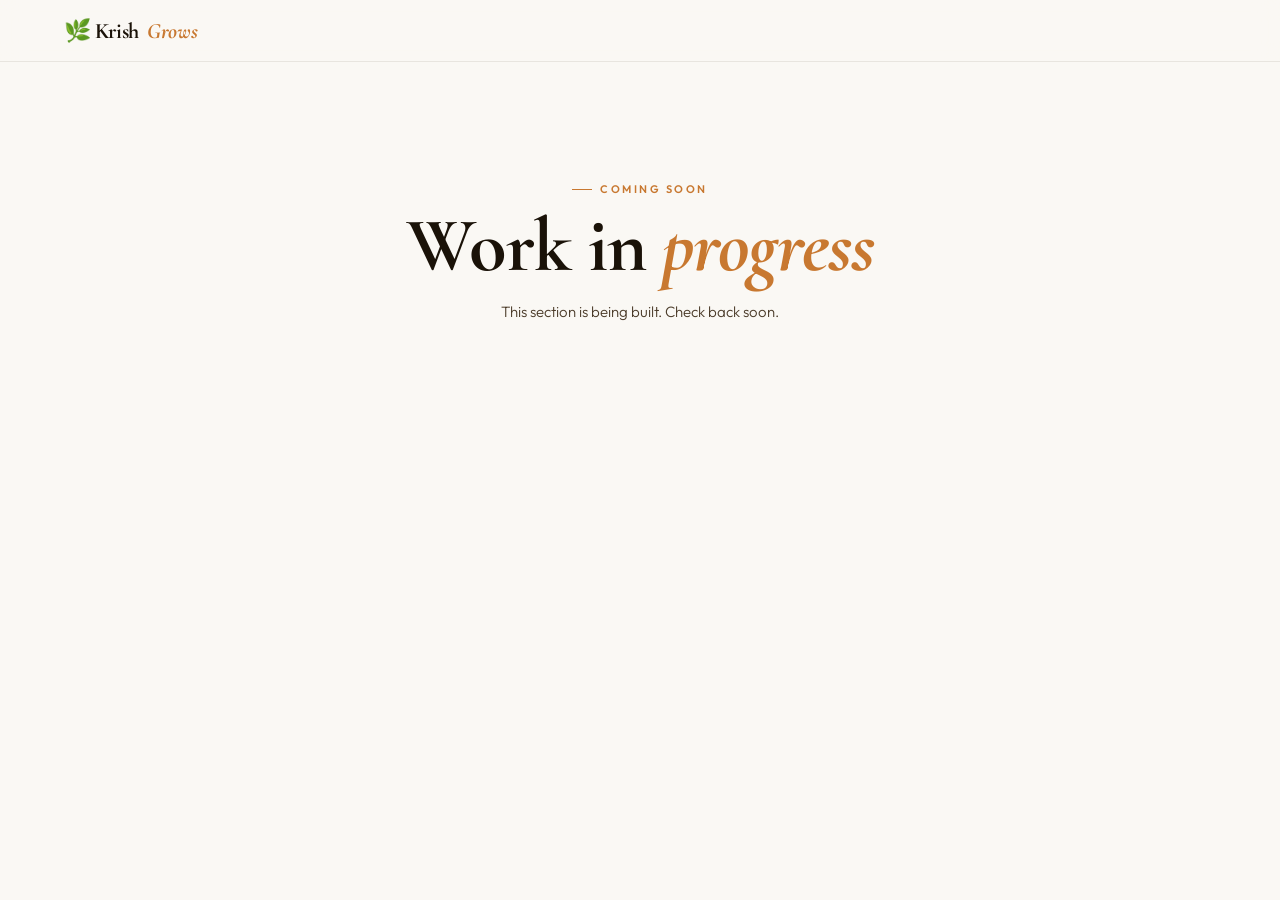
==== allotment/index.html @ 454741bf "restructure: full monorepo with shared brand system" ====
<!DOCTYPE html>
<html lang="en">
<head>
<meta charset="UTF-8">
<meta name="viewport" content="width=device-width, initial-scale=1.0">
<title>KrishGrows — Coming Soon</title>
<link rel="stylesheet" href="../shared/brand.css">
</head>
<body>
<nav class="kg-nav">
  <a href="../hub/index.html" class="kg-logo">🌿 Krish<em>Grows</em></a>
</nav>
<section style="padding:120px 5vw;text-align:center">
  <div class="kg-eyebrow" style="justify-content:center">Coming Soon</div>
  <h1 style="margin-top:12px">Work in <em>progress</em></h1>
  <p style="margin-top:16px;font-size:15px;color:var(--ink2)">This section is being built. Check back soon.</p>
</section>
</body>
</html>
---- shared/brand.css ----
/* ============================================================
   KrishGrows — Shared Brand System
   krishgrows.com | travel | allotment | projects
   All subdomains import this file.
   ============================================================ */

/* ── GOOGLE FONTS ── */
@import url('https://fonts.googleapis.com/css2?family=Cormorant+Garamond:ital,wght@0,400;0,600;0,700;1,400;1,600&family=Outfit:wght@300;400;500;600&display=swap');

/* ── DESIGN TOKENS ── */
:root {
  /* Colours */
  --ink:        #1a1208;
  --ink2:       #4a3a28;
  --cream:      #faf8f4;
  --warm:       #f2ede4;
  --border:     rgba(74,58,40,.1);
  --shadow:     0 4px 24px rgba(26,18,8,.08);

  /* Brand accents */
  --copper:     #c87830;   /* primary accent */
  --green:      #3a7a58;   /* secondary accent */
  --blue:       #4a6898;   /* tertiary accent */

  /* Aliases (used in components) */
  --accent:     var(--copper);
  --accent2:    var(--green);
  --accent3:    var(--blue);

  /* Typography */
  --font-heading: 'Cormorant Garamond', serif;
  --font-body:    'Outfit', sans-serif;

  /* Spacing scale */
  --space-xs:   8px;
  --space-sm:   16px;
  --space-md:   24px;
  --space-lg:   48px;
  --space-xl:   72px;

  /* Layout */
  --page-pad:   5vw;
  --radius-sm:  4px;
  --radius-md:  12px;
  --radius-lg:  16px;
}

/* ── RESET ── */
*, *::before, *::after {
  margin: 0;
  padding: 0;
  box-sizing: border-box;
}

/* ── BASE ── */
html { scroll-behavior: smooth; }

body {
  font-family: var(--font-body);
  background: var(--cream);
  color: var(--ink);
  overflow-x: hidden;
  -webkit-font-smoothing: antialiased;
}

/* ── TYPOGRAPHY ── */
h1, h2, h3, h4 {
  font-family: var(--font-heading);
  font-weight: 700;
  letter-spacing: -.5px;
  line-height: 1.1;
  color: var(--ink);
}

h1 { font-size: clamp(48px, 6vw, 86px); letter-spacing: -1px; line-height: .98; }
h2 { font-size: clamp(30px, 4vw, 46px); }
h3 { font-size: clamp(20px, 2.5vw, 28px); }

h1 em, h2 em, h3 em {
  color: var(--copper);
  font-style: italic;
}

p {
  font-size: 15px;
  font-weight: 300;
  line-height: 1.75;
  color: var(--ink2);
}

a { color: inherit; text-decoration: none; }

/* ── NAV ── */
.kg-nav {
  position: sticky;
  top: 0;
  z-index: 100;
  background: rgba(250,248,244,.92);
  backdrop-filter: blur(12px);
  -webkit-backdrop-filter: blur(12px);
  border-bottom: 1px solid var(--border);
  padding: 0 var(--page-pad);
  display: flex;
  align-items: center;
  justify-content: space-between;
  height: 62px;
}

.kg-logo {
  font-family: var(--font-heading);
  font-size: 22px;
  font-weight: 700;
  letter-spacing: -.3px;
  color: var(--ink);
  text-decoration: none;
  display: flex;
  align-items: center;
  gap: 8px;
}

.kg-logo em { color: var(--copper); font-style: italic; }

.kg-nav-links {
  display: flex;
  align-items: center;
  gap: 24px;
  list-style: none;
}

.kg-nav-links a {
  font-size: 13px;
  font-weight: 500;
  color: var(--ink2);
  letter-spacing: .3px;
  transition: color .2s;
}

.kg-nav-links a:hover { color: var(--copper); }

.kg-nav-links a.active { color: var(--copper); }

.kg-nav-badge {
  background: var(--copper);
  color: white;
  font-size: 10px;
  font-weight: 600;
  padding: 3px 8px;
  border-radius: 20px;
  letter-spacing: .5px;
  text-transform: uppercase;
}

/* ── SECTION STRUCTURE ── */
.kg-section { padding: var(--space-xl) var(--page-pad); }

.kg-eyebrow {
  font-size: 11px;
  font-weight: 600;
  letter-spacing: 2.5px;
  text-transform: uppercase;
  color: var(--copper);
  margin-bottom: 10px;
  display: flex;
  align-items: center;
  gap: 8px;
}

.kg-eyebrow::before {
  content: '';
  width: 20px;
  height: 1px;
  background: var(--copper);
}

.kg-section-sub {
  font-size: 14px;
  color: var(--ink2);
  margin-top: 10px;
  font-weight: 300;
  line-height: 1.6;
  max-width: 520px;
}

/* ── BUTTONS ── */
.kg-btn {
  font-family: var(--font-body);
  font-size: 13px;
  font-weight: 600;
  padding: 13px 28px;
  border-radius: var(--radius-sm);
  text-decoration: none;
  letter-spacing: .4px;
  transition: background .2s, transform .1s;
  display: inline-block;
  cursor: pointer;
  border: none;
}

.kg-btn-primary {
  background: var(--ink);
  color: white;
}

.kg-btn-primary:hover {
  background: var(--copper);
  transform: translateY(-1px);
}

.kg-btn-ghost {
  background: transparent;
  color: var(--ink2);
  display: flex;
  align-items: center;
  gap: 6px;
}

.kg-btn-ghost:hover { color: var(--copper); }

/* ── FOOTER ── */
.kg-footer {
  background: var(--ink);
  padding: var(--space-lg) var(--page-pad);
  display: flex;
  flex-direction: column;
  align-items: center;
  gap: var(--space-sm);
  text-align: center;
}

.kg-footer-logo {
  font-family: var(--font-heading);
  font-size: 20px;
  font-weight: 700;
  color: white;
  text-decoration: none;
}

.kg-footer-logo em { color: var(--copper); font-style: italic; }

.kg-footer-links {
  display: flex;
  gap: 24px;
  list-style: none;
}

.kg-footer-links a {
  font-size: 12px;
  color: rgba(255,255,255,.45);
  letter-spacing: .3px;
  transition: color .2s;
}

.kg-footer-links a:hover { color: var(--copper); }

.kg-footer-copy {
  font-size: 11px;
  color: rgba(255,255,255,.25);
  letter-spacing: .5px;
}

/* ── UTILITY ── */
.kg-tag {
  display: inline-block;
  font-size: 10px;
  font-weight: 600;
  letter-spacing: .5px;
  text-transform: uppercase;
  padding: 4px 10px;
  border-radius: 20px;
}

.kg-tag-copper { background: rgba(200,120,48,.12); color: var(--copper); }
.kg-tag-green  { background: rgba(58,122,88,.12);  color: var(--green);  }
.kg-tag-blue   { background: rgba(74,104,152,.12); color: var(--blue);   }

/* ── RESPONSIVE ── */
@media (max-width: 768px) {
  :root {
    --page-pad: 6vw;
  }

  .kg-nav-links { gap: 16px; }

  h1 { font-size: clamp(36px, 8vw, 56px); }
  h2 { font-size: clamp(24px, 5vw, 36px); }
}

@media (max-width: 480px) {
  :root { --page-pad: 5vw; }
  .kg-nav-links .hide-mobile { display: none; }
}
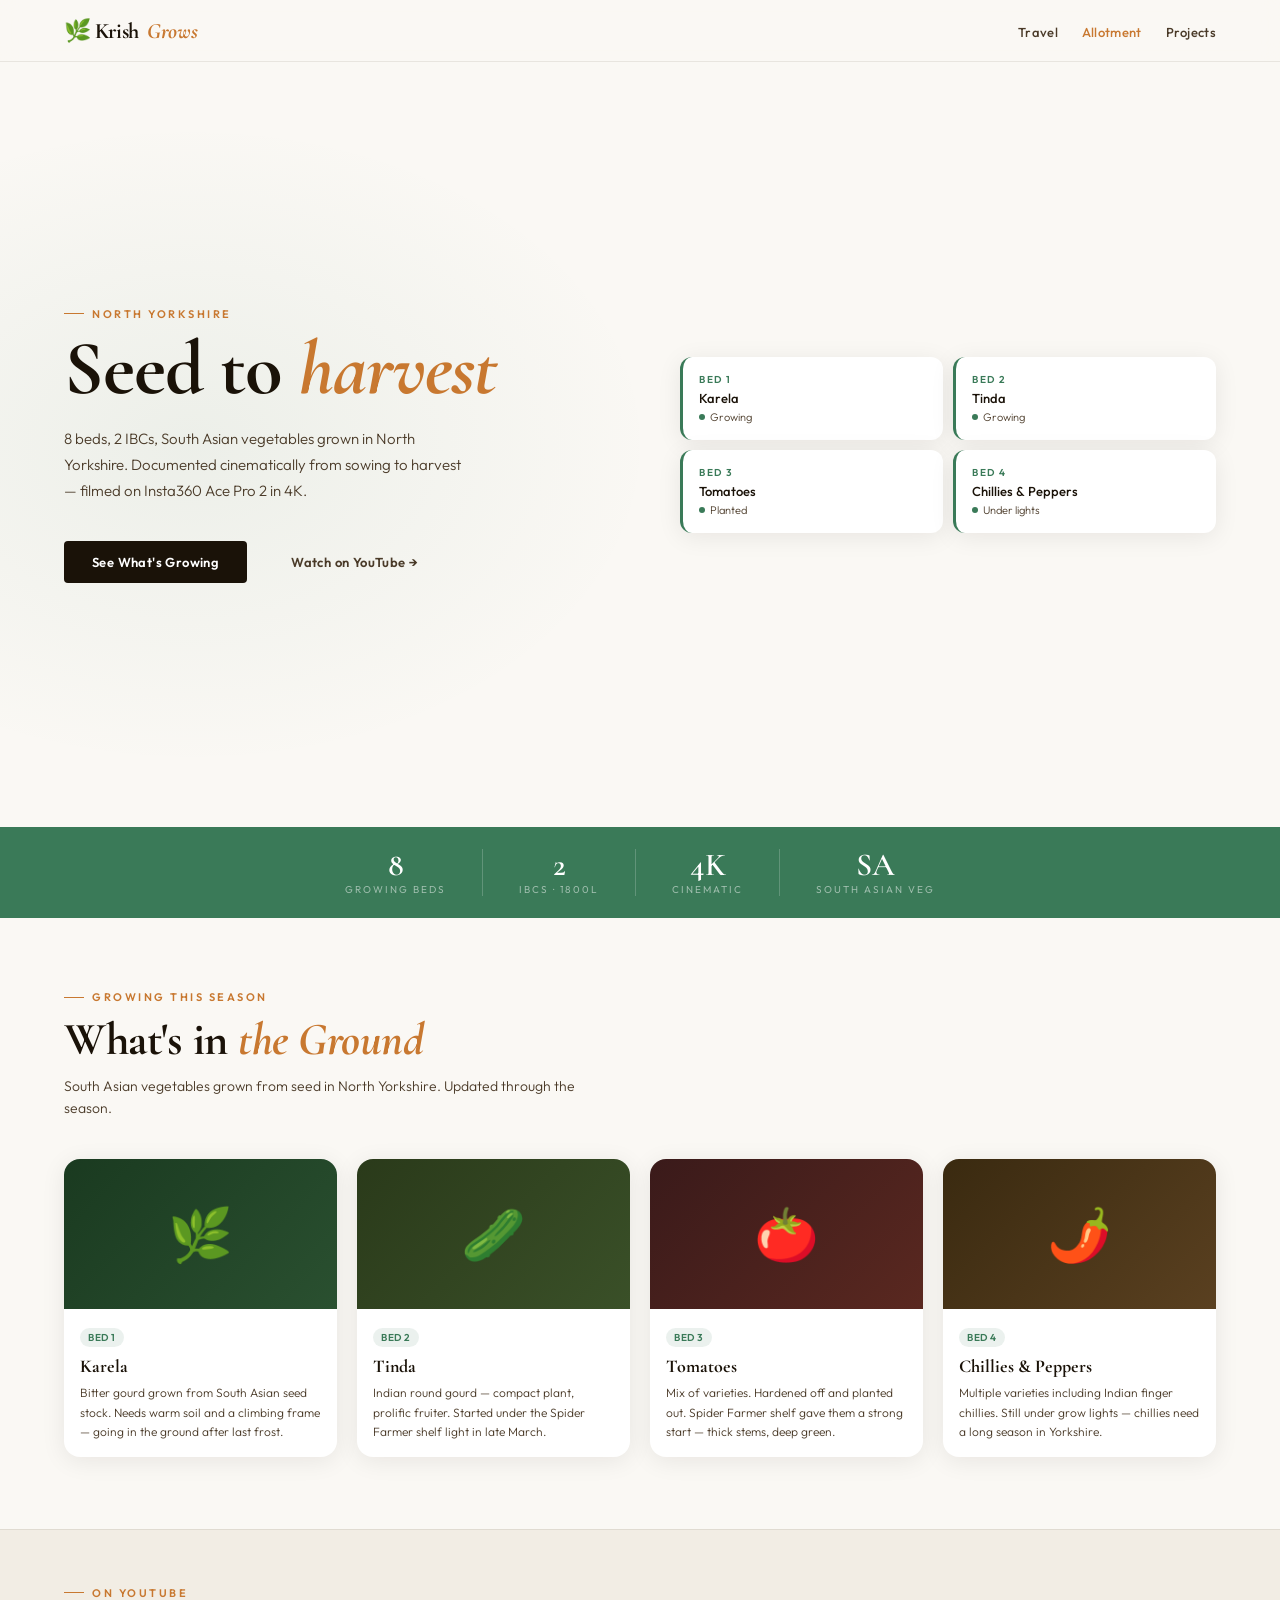
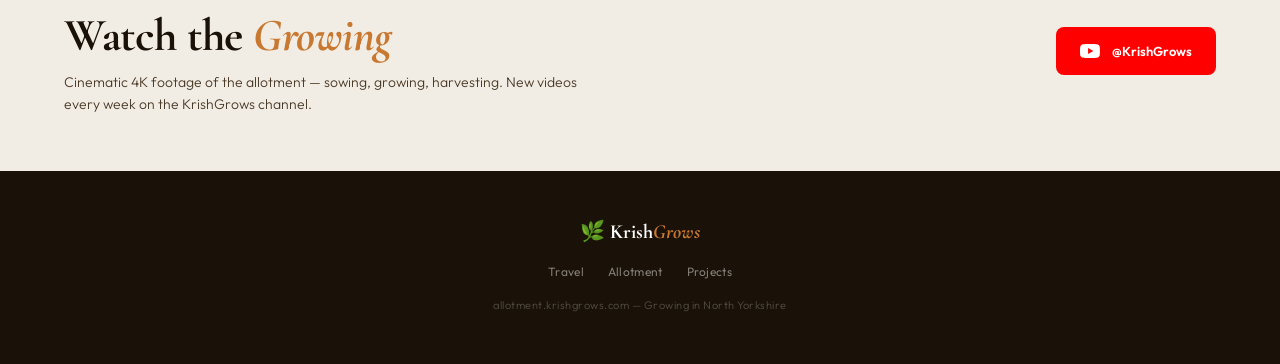
==== commit e1b9c415: "add proper index pages for all domains" ====
--- a/allotment/index.html
+++ b/allotment/index.html
@@ -3,17 +3,126 @@
 <head>
 <meta charset="UTF-8">
 <meta name="viewport" content="width=device-width, initial-scale=1.0">
-<title>KrishGrows — Coming Soon</title>
+<title>KrishGrows — Allotment</title>
 <link rel="stylesheet" href="../shared/brand.css">
+<style>
+.hero{min-height:85vh;display:grid;grid-template-columns:1fr 1fr;align-items:center;padding:60px var(--page-pad);position:relative;overflow:hidden}
+.hero::before{content:'';position:absolute;inset:0;background:radial-gradient(ellipse 60% 70% at 15% 50%,rgba(58,122,88,.07) 0%,transparent 60%);pointer-events:none}
+.hero-text{position:relative;z-index:2}
+.hero-desc{font-size:15px;font-weight:300;line-height:1.75;color:var(--ink2);max-width:400px;margin:20px 0 36px}
+.hero-actions{display:flex;gap:16px;flex-wrap:wrap}
+.beds-grid{display:grid;grid-template-columns:1fr 1fr;gap:10px;padding-left:40px}
+.bed-card{background:white;border-radius:12px;padding:16px;box-shadow:var(--shadow);border-left:3px solid var(--green)}
+.bed-num{font-size:10px;font-weight:600;letter-spacing:1.5px;text-transform:uppercase;color:var(--green);margin-bottom:4px}
+.bed-name{font-size:13px;font-weight:500;color:var(--ink);margin-bottom:4px}
+.bed-status{font-size:11px;color:var(--ink2);font-weight:300;display:flex;align-items:center;gap:5px}
+.bed-dot{width:6px;height:6px;border-radius:50%;background:var(--green);flex-shrink:0}
+.green-bar{background:var(--green);padding:22px var(--page-pad);display:flex;align-items:center;justify-content:center;flex-wrap:wrap}
+.g-stat{display:flex;flex-direction:column;align-items:center;gap:2px;padding:0 36px;border-right:1px solid rgba(255,255,255,.2)}
+.g-stat:last-child{border-right:none}
+.g-stat-n{font-family:var(--font-heading);font-size:32px;font-weight:600;color:white;line-height:1}
+.g-stat-l{font-size:10px;letter-spacing:2px;text-transform:uppercase;color:rgba(255,255,255,.5)}
+.grow-grid{display:grid;grid-template-columns:repeat(auto-fill,minmax(260px,1fr));gap:20px}
+.grow-card{background:white;border-radius:16px;overflow:hidden;box-shadow:var(--shadow);transition:transform .25s}
+.grow-card:hover{transform:translateY(-3px)}
+.grow-img{height:150px;display:flex;align-items:center;justify-content:center;font-size:52px}
+.grow-body{padding:16px}
+.grow-tag{font-size:10px;font-weight:600;letter-spacing:.5px;text-transform:uppercase;padding:3px 8px;border-radius:20px;background:rgba(58,122,88,.1);color:var(--green);display:inline-block;margin-bottom:8px}
+.grow-title{font-family:var(--font-heading);font-size:18px;font-weight:700;color:var(--ink);margin-bottom:6px}
+.grow-desc{font-size:12px;color:var(--ink2);line-height:1.6;font-weight:300}
+.channel-strip{background:var(--warm);padding:56px var(--page-pad);display:grid;grid-template-columns:1fr auto;align-items:center;gap:32px;border-top:1px solid var(--border)}
+.yt-btn{display:flex;align-items:center;gap:12px;background:#ff0000;color:white;font-family:var(--font-body);font-size:13px;font-weight:600;padding:14px 24px;border-radius:8px;text-decoration:none;white-space:nowrap;transition:all .2s}
+.yt-btn:hover{background:#cc0000;transform:translateY(-1px)}
+.yt-btn svg{width:20px;height:20px;fill:white;flex-shrink:0}
+@media(max-width:768px){
+  .hero{grid-template-columns:1fr;min-height:auto;padding:48px var(--page-pad)}
+  .beds-grid{display:none}
+  .channel-strip{grid-template-columns:1fr}
+  .g-stat{padding:0 20px}
+}
+</style>
 </head>
 <body>
 <nav class="kg-nav">
-  <a href="../hub/index.html" class="kg-logo">🌿 Krish<em>Grows</em></a>
+  <a href="https://krishgrows.com" class="kg-logo">🌿 Krish<em>Grows</em></a>
+  <ul class="kg-nav-links">
+    <li><a href="https://travel.krishgrows.com">Travel</a></li>
+    <li><a href="index.html" class="active">Allotment</a></li>
+    <li><a href="https://projects.krishgrows.com">Projects</a></li>
+  </ul>
 </nav>
-<section style="padding:120px 5vw;text-align:center">
-  <div class="kg-eyebrow" style="justify-content:center">Coming Soon</div>
-  <h1 style="margin-top:12px">Work in <em>progress</em></h1>
-  <p style="margin-top:16px;font-size:15px;color:var(--ink2)">This section is being built. Check back soon.</p>
+
+<section class="hero">
+  <div class="hero-text">
+    <div class="kg-eyebrow">North Yorkshire</div>
+    <h1>Seed to <em>harvest</em></h1>
+    <p class="hero-desc">8 beds, 2 IBCs, South Asian vegetables grown in North Yorkshire. Documented cinematically from sowing to harvest — filmed on Insta360 Ace Pro 2 in 4K.</p>
+    <div class="hero-actions">
+      <a href="#growing" class="kg-btn kg-btn-primary">See What's Growing</a>
+      <a href="https://youtube.com/@krishgrows" target="_blank" class="kg-btn kg-btn-ghost">Watch on YouTube →</a>
+    </div>
+  </div>
+  <div class="beds-grid">
+    <div class="bed-card"><div class="bed-num">Bed 1</div><div class="bed-name">Karela</div><div class="bed-status"><span class="bed-dot"></span>Growing</div></div>
+    <div class="bed-card"><div class="bed-num">Bed 2</div><div class="bed-name">Tinda</div><div class="bed-status"><span class="bed-dot"></span>Growing</div></div>
+    <div class="bed-card"><div class="bed-num">Bed 3</div><div class="bed-name">Tomatoes</div><div class="bed-status"><span class="bed-dot"></span>Planted</div></div>
+    <div class="bed-card"><div class="bed-num">Bed 4</div><div class="bed-name">Chillies &amp; Peppers</div><div class="bed-status"><span class="bed-dot"></span>Under lights</div></div>
+  </div>
 </section>
+
+<div class="green-bar">
+  <div class="g-stat"><div class="g-stat-n">8</div><div class="g-stat-l">Growing Beds</div></div>
+  <div class="g-stat"><div class="g-stat-n">2</div><div class="g-stat-l">IBCs · 1800L</div></div>
+  <div class="g-stat"><div class="g-stat-n">4K</div><div class="g-stat-l">Cinematic</div></div>
+  <div class="g-stat"><div class="g-stat-n">SA</div><div class="g-stat-l">South Asian Veg</div></div>
+</div>
+
+<section class="kg-section" id="growing">
+  <div style="margin-bottom:40px">
+    <div class="kg-eyebrow">Growing This Season</div>
+    <h2>What's in <em>the Ground</em></h2>
+    <p class="kg-section-sub">South Asian vegetables grown from seed in North Yorkshire. Updated through the season.</p>
+  </div>
+  <div class="grow-grid">
+    <div class="grow-card">
+      <div class="grow-img" style="background:linear-gradient(135deg,#1a3a20,#2a5030)">🌿</div>
+      <div class="grow-body"><span class="grow-tag">Bed 1</span><div class="grow-title">Karela</div><p class="grow-desc">Bitter gourd grown from South Asian seed stock. Needs warm soil and a climbing frame — going in the ground after last frost.</p></div>
+    </div>
+    <div class="grow-card">
+      <div class="grow-img" style="background:linear-gradient(135deg,#2a3a1a,#3a5028)">🥒</div>
+      <div class="grow-body"><span class="grow-tag">Bed 2</span><div class="grow-title">Tinda</div><p class="grow-desc">Indian round gourd — compact plant, prolific fruiter. Started under the Spider Farmer shelf light in late March.</p></div>
+    </div>
+    <div class="grow-card">
+      <div class="grow-img" style="background:linear-gradient(135deg,#3a1a1a,#5a2820)">🍅</div>
+      <div class="grow-body"><span class="grow-tag">Bed 3</span><div class="grow-title">Tomatoes</div><p class="grow-desc">Mix of varieties. Hardened off and planted out. Spider Farmer shelf gave them a strong start — thick stems, deep green.</p></div>
+    </div>
+    <div class="grow-card">
+      <div class="grow-img" style="background:linear-gradient(135deg,#3a2a10,#5a4020)">🌶️</div>
+      <div class="grow-body"><span class="grow-tag">Bed 4</span><div class="grow-title">Chillies &amp; Peppers</div><p class="grow-desc">Multiple varieties including Indian finger chillies. Still under grow lights — chillies need a long season in Yorkshire.</p></div>
+    </div>
+  </div>
+</section>
+
+<div class="channel-strip">
+  <div>
+    <div class="kg-eyebrow">On YouTube</div>
+    <h2>Watch the <em>Growing</em></h2>
+    <p class="kg-section-sub">Cinematic 4K footage of the allotment — sowing, growing, harvesting. New videos every week on the KrishGrows channel.</p>
+  </div>
+  <a href="https://youtube.com/@krishgrows" target="_blank" class="yt-btn">
+    <svg viewBox="0 0 24 24"><path d="M23.5 6.2a3 3 0 0 0-2.1-2.1C19.5 3.5 12 3.5 12 3.5s-7.5 0-9.4.6A3 3 0 0 0 .5 6.2C0 8.1 0 12 0 12s0 3.9.5 5.8a3 3 0 0 0 2.1 2.1c1.9.6 9.4.6 9.4.6s7.5 0 9.4-.6a3 3 0 0 0 2.1-2.1C24 15.9 24 12 24 12s0-3.9-.5-5.8zM9.7 15.5V8.5l6.3 3.5-6.3 3.5z"/></svg>
+    @KrishGrows
+  </a>
+</div>
+
+<footer class="kg-footer">
+  <a href="https://krishgrows.com" class="kg-footer-logo">🌿 Krish<em>Grows</em></a>
+  <ul class="kg-footer-links">
+    <li><a href="https://travel.krishgrows.com">Travel</a></li>
+    <li><a href="index.html">Allotment</a></li>
+    <li><a href="https://projects.krishgrows.com">Projects</a></li>
+  </ul>
+  <p class="kg-footer-copy">allotment.krishgrows.com — Growing in North Yorkshire</p>
+</footer>
 </body>
 </html>
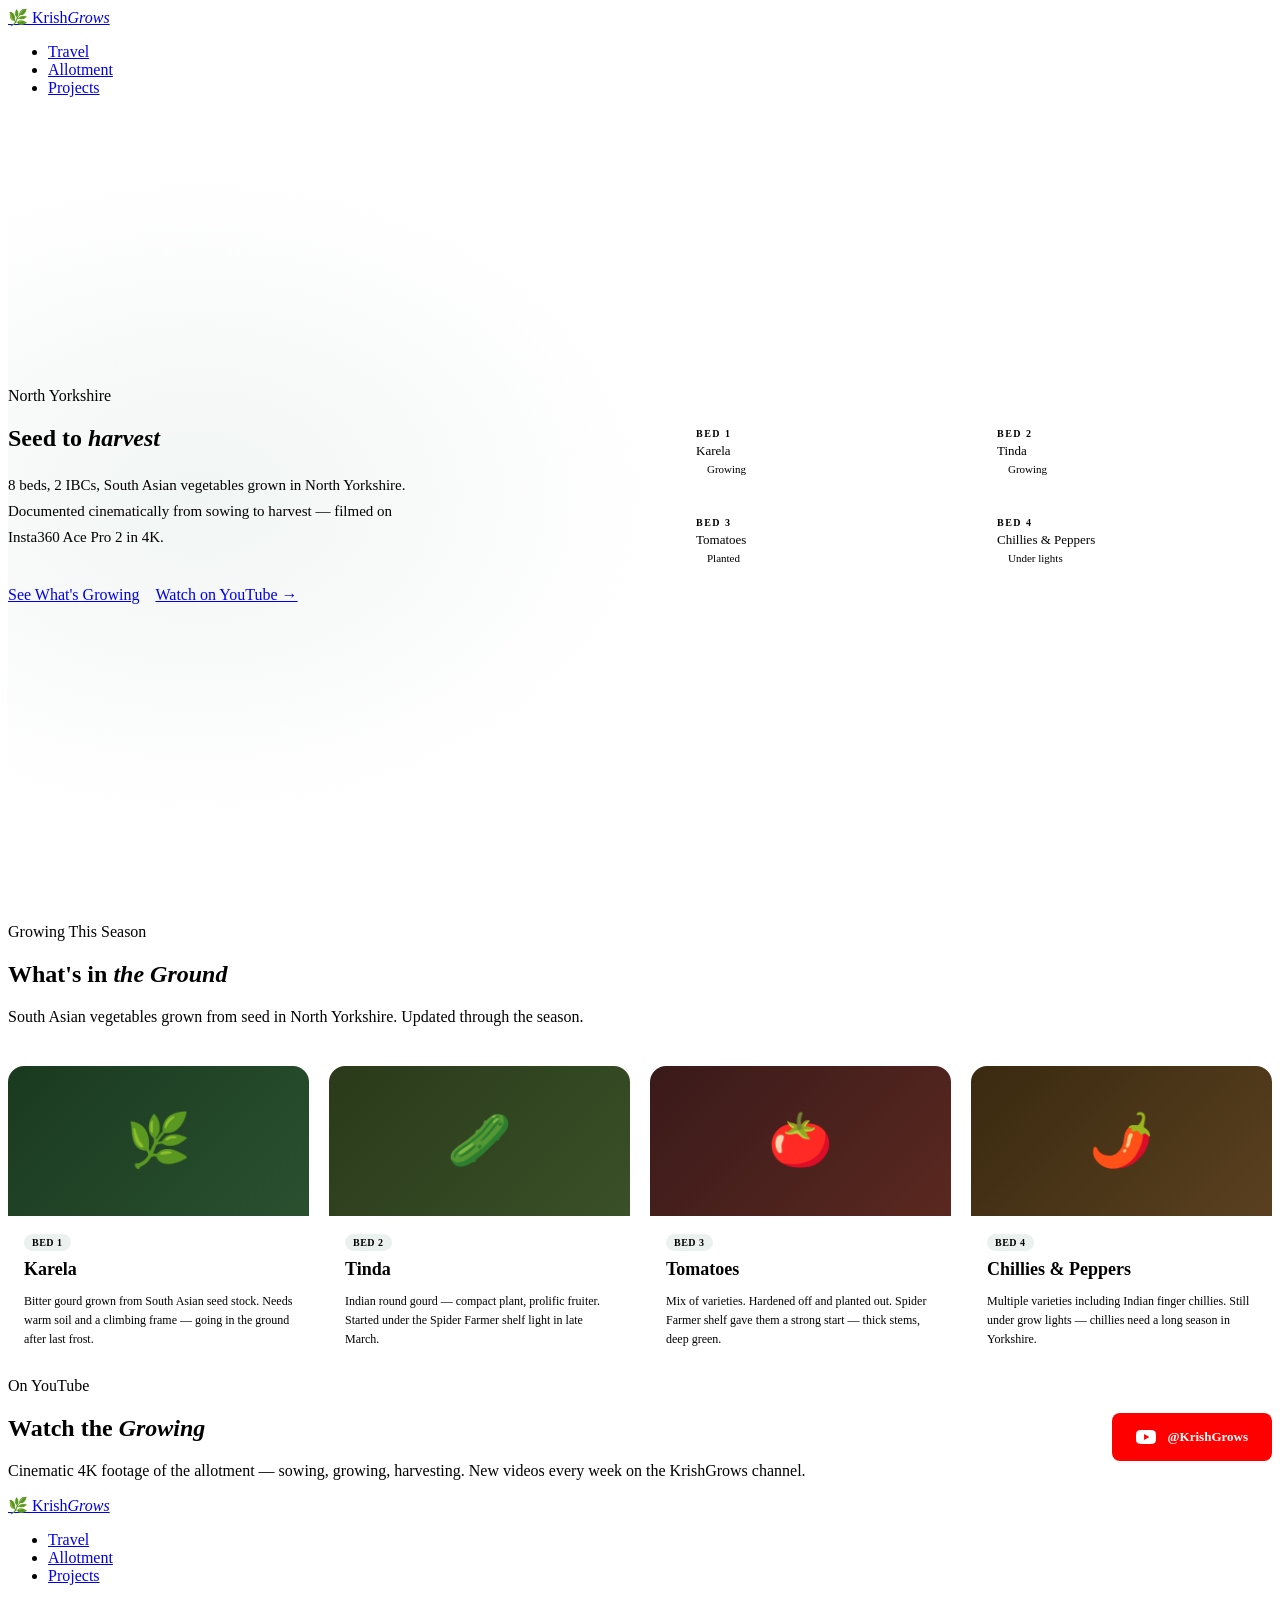
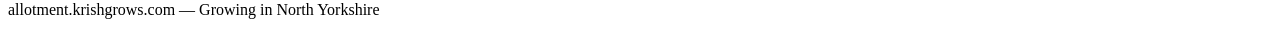
==== commit 7605d357: "copy brand.css into each subdomain — fix MIME error" ====
--- a/allotment/index.html
+++ b/allotment/index.html
@@ -4,7 +4,7 @@
 <meta charset="UTF-8">
 <meta name="viewport" content="width=device-width, initial-scale=1.0">
 <title>KrishGrows — Allotment</title>
-<link rel="stylesheet" href="../shared/brand.css">
+<link rel="stylesheet" hrefbrand.css">
 <style>
 .hero{min-height:85vh;display:grid;grid-template-columns:1fr 1fr;align-items:center;padding:60px var(--page-pad);position:relative;overflow:hidden}
 .hero::before{content:'';position:absolute;inset:0;background:radial-gradient(ellipse 60% 70% at 15% 50%,rgba(58,122,88,.07) 0%,transparent 60%);pointer-events:none}
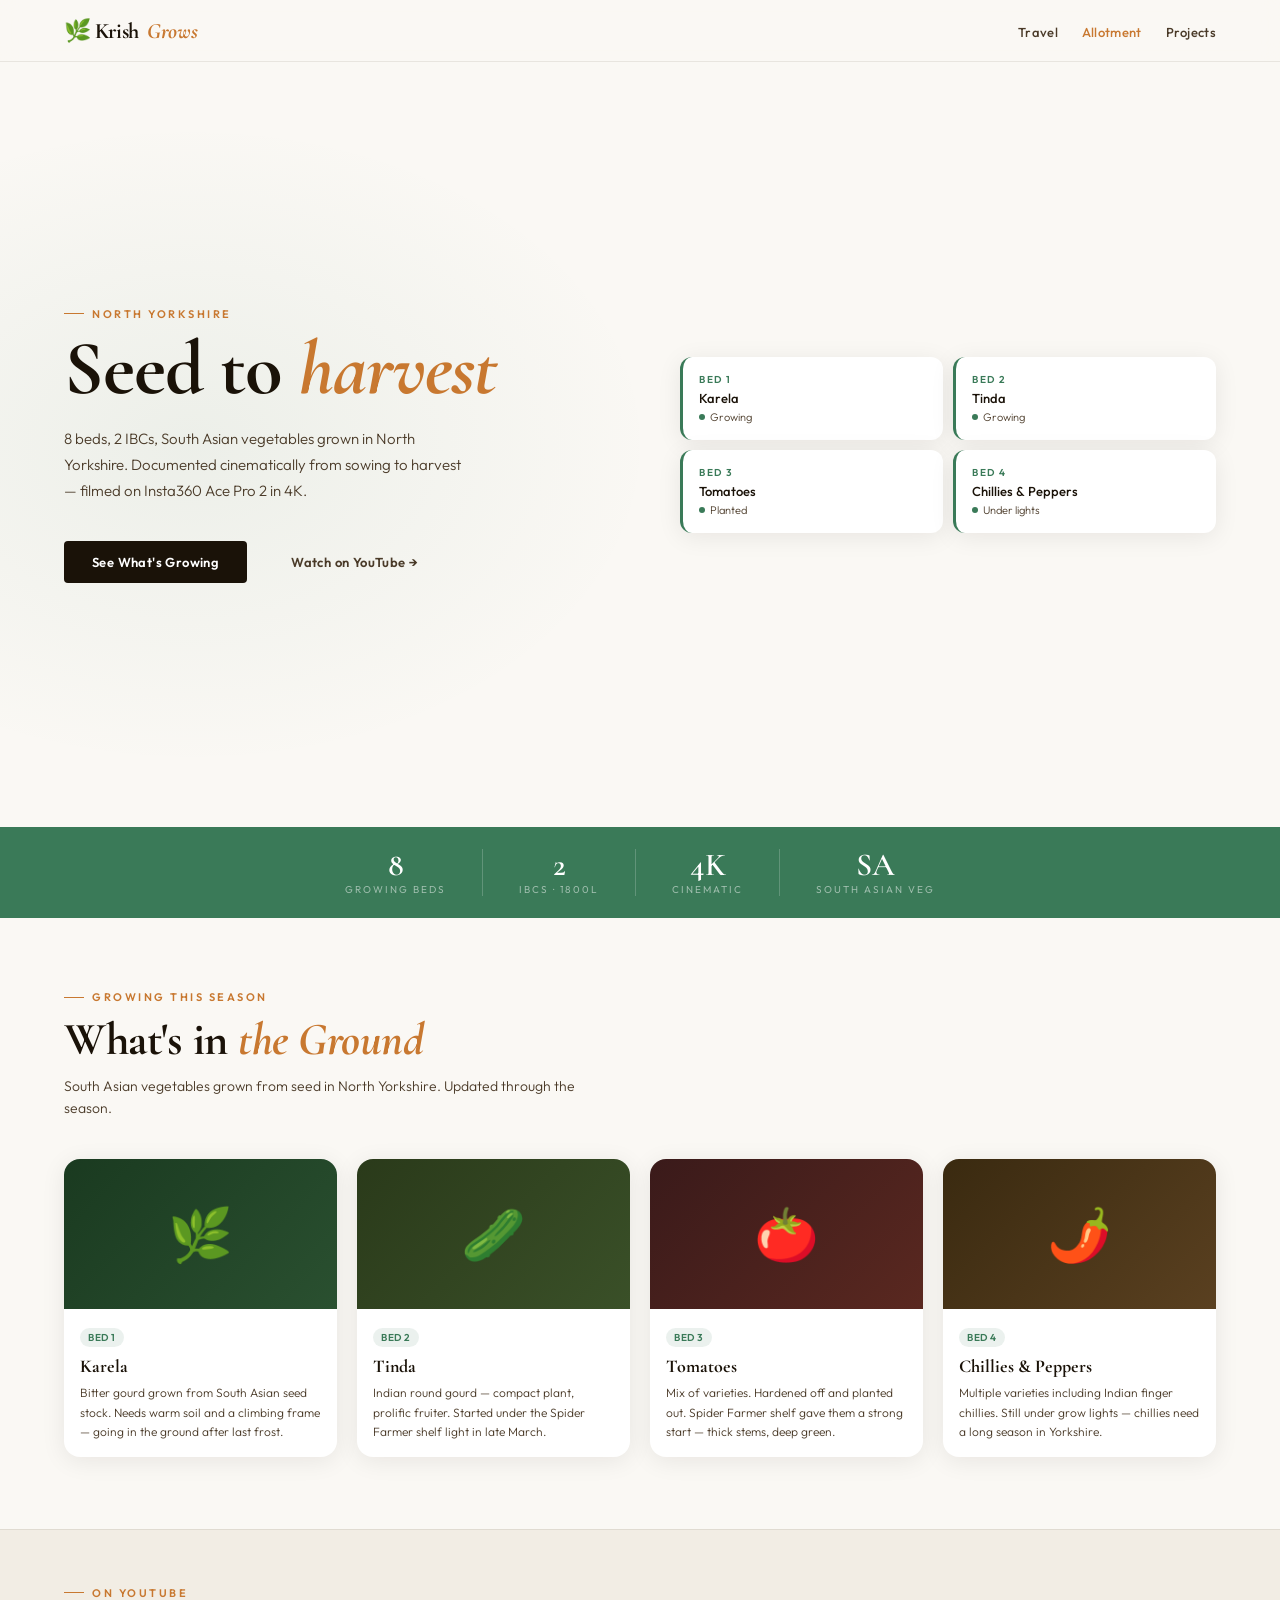
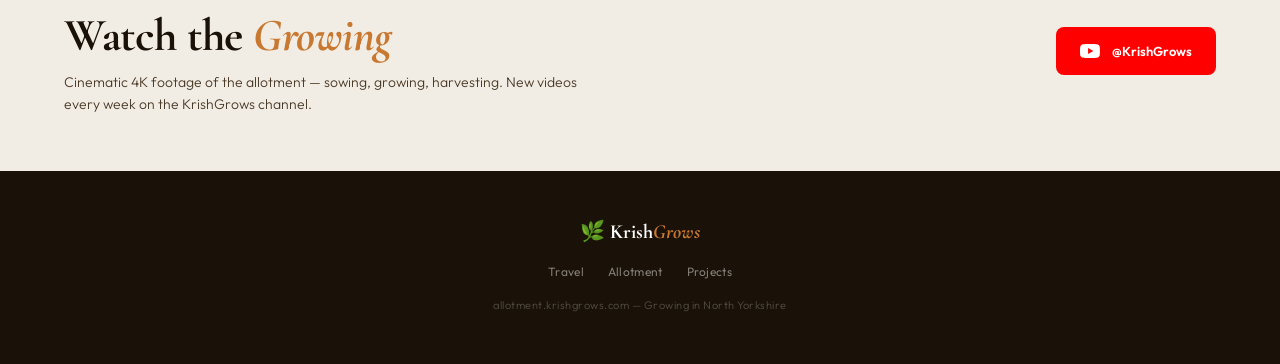
==== commit 22e9894a: "fix corrupted href in brand.css link" ====
--- a/allotment/index.html
+++ b/allotment/index.html
@@ -4,7 +4,7 @@
 <meta charset="UTF-8">
 <meta name="viewport" content="width=device-width, initial-scale=1.0">
 <title>KrishGrows — Allotment</title>
-<link rel="stylesheet" hrefbrand.css">
+<link rel="stylesheet" href="brand.css">
 <style>
 .hero{min-height:85vh;display:grid;grid-template-columns:1fr 1fr;align-items:center;padding:60px var(--page-pad);position:relative;overflow:hidden}
 .hero::before{content:'';position:absolute;inset:0;background:radial-gradient(ellipse 60% 70% at 15% 50%,rgba(58,122,88,.07) 0%,transparent 60%);pointer-events:none}
--- a/allotment/brand.css
+++ b/allotment/brand.css
@@ -0,0 +1,291 @@
+/* ============================================================
+   KrishGrows — Shared Brand System
+   krishgrows.com | travel | allotment | projects
+   All subdomains import this file.
+   ============================================================ */
+
+/* ── GOOGLE FONTS ── */
+@import url('https://fonts.googleapis.com/css2?family=Cormorant+Garamond:ital,wght@0,400;0,600;0,700;1,400;1,600&family=Outfit:wght@300;400;500;600&display=swap');
+
+/* ── DESIGN TOKENS ── */
+:root {
+  /* Colours */
+  --ink:        #1a1208;
+  --ink2:       #4a3a28;
+  --cream:      #faf8f4;
+  --warm:       #f2ede4;
+  --border:     rgba(74,58,40,.1);
+  --shadow:     0 4px 24px rgba(26,18,8,.08);
+
+  /* Brand accents */
+  --copper:     #c87830;   /* primary accent */
+  --green:      #3a7a58;   /* secondary accent */
+  --blue:       #4a6898;   /* tertiary accent */
+
+  /* Aliases (used in components) */
+  --accent:     var(--copper);
+  --accent2:    var(--green);
+  --accent3:    var(--blue);
+
+  /* Typography */
+  --font-heading: 'Cormorant Garamond', serif;
+  --font-body:    'Outfit', sans-serif;
+
+  /* Spacing scale */
+  --space-xs:   8px;
+  --space-sm:   16px;
+  --space-md:   24px;
+  --space-lg:   48px;
+  --space-xl:   72px;
+
+  /* Layout */
+  --page-pad:   5vw;
+  --radius-sm:  4px;
+  --radius-md:  12px;
+  --radius-lg:  16px;
+}
+
+/* ── RESET ── */
+*, *::before, *::after {
+  margin: 0;
+  padding: 0;
+  box-sizing: border-box;
+}
+
+/* ── BASE ── */
+html { scroll-behavior: smooth; }
+
+body {
+  font-family: var(--font-body);
+  background: var(--cream);
+  color: var(--ink);
+  overflow-x: hidden;
+  -webkit-font-smoothing: antialiased;
+}
+
+/* ── TYPOGRAPHY ── */
+h1, h2, h3, h4 {
+  font-family: var(--font-heading);
+  font-weight: 700;
+  letter-spacing: -.5px;
+  line-height: 1.1;
+  color: var(--ink);
+}
+
+h1 { font-size: clamp(48px, 6vw, 86px); letter-spacing: -1px; line-height: .98; }
+h2 { font-size: clamp(30px, 4vw, 46px); }
+h3 { font-size: clamp(20px, 2.5vw, 28px); }
+
+h1 em, h2 em, h3 em {
+  color: var(--copper);
+  font-style: italic;
+}
+
+p {
+  font-size: 15px;
+  font-weight: 300;
+  line-height: 1.75;
+  color: var(--ink2);
+}
+
+a { color: inherit; text-decoration: none; }
+
+/* ── NAV ── */
+.kg-nav {
+  position: sticky;
+  top: 0;
+  z-index: 100;
+  background: rgba(250,248,244,.92);
+  backdrop-filter: blur(12px);
+  -webkit-backdrop-filter: blur(12px);
+  border-bottom: 1px solid var(--border);
+  padding: 0 var(--page-pad);
+  display: flex;
+  align-items: center;
+  justify-content: space-between;
+  height: 62px;
+}
+
+.kg-logo {
+  font-family: var(--font-heading);
+  font-size: 22px;
+  font-weight: 700;
+  letter-spacing: -.3px;
+  color: var(--ink);
+  text-decoration: none;
+  display: flex;
+  align-items: center;
+  gap: 8px;
+}
+
+.kg-logo em { color: var(--copper); font-style: italic; }
+
+.kg-nav-links {
+  display: flex;
+  align-items: center;
+  gap: 24px;
+  list-style: none;
+}
+
+.kg-nav-links a {
+  font-size: 13px;
+  font-weight: 500;
+  color: var(--ink2);
+  letter-spacing: .3px;
+  transition: color .2s;
+}
+
+.kg-nav-links a:hover { color: var(--copper); }
+
+.kg-nav-links a.active { color: var(--copper); }
+
+.kg-nav-badge {
+  background: var(--copper);
+  color: white;
+  font-size: 10px;
+  font-weight: 600;
+  padding: 3px 8px;
+  border-radius: 20px;
+  letter-spacing: .5px;
+  text-transform: uppercase;
+}
+
+/* ── SECTION STRUCTURE ── */
+.kg-section { padding: var(--space-xl) var(--page-pad); }
+
+.kg-eyebrow {
+  font-size: 11px;
+  font-weight: 600;
+  letter-spacing: 2.5px;
+  text-transform: uppercase;
+  color: var(--copper);
+  margin-bottom: 10px;
+  display: flex;
+  align-items: center;
+  gap: 8px;
+}
+
+.kg-eyebrow::before {
+  content: '';
+  width: 20px;
+  height: 1px;
+  background: var(--copper);
+}
+
+.kg-section-sub {
+  font-size: 14px;
+  color: var(--ink2);
+  margin-top: 10px;
+  font-weight: 300;
+  line-height: 1.6;
+  max-width: 520px;
+}
+
+/* ── BUTTONS ── */
+.kg-btn {
+  font-family: var(--font-body);
+  font-size: 13px;
+  font-weight: 600;
+  padding: 13px 28px;
+  border-radius: var(--radius-sm);
+  text-decoration: none;
+  letter-spacing: .4px;
+  transition: background .2s, transform .1s;
+  display: inline-block;
+  cursor: pointer;
+  border: none;
+}
+
+.kg-btn-primary {
+  background: var(--ink);
+  color: white;
+}
+
+.kg-btn-primary:hover {
+  background: var(--copper);
+  transform: translateY(-1px);
+}
+
+.kg-btn-ghost {
+  background: transparent;
+  color: var(--ink2);
+  display: flex;
+  align-items: center;
+  gap: 6px;
+}
+
+.kg-btn-ghost:hover { color: var(--copper); }
+
+/* ── FOOTER ── */
+.kg-footer {
+  background: var(--ink);
+  padding: var(--space-lg) var(--page-pad);
+  display: flex;
+  flex-direction: column;
+  align-items: center;
+  gap: var(--space-sm);
+  text-align: center;
+}
+
+.kg-footer-logo {
+  font-family: var(--font-heading);
+  font-size: 20px;
+  font-weight: 700;
+  color: white;
+  text-decoration: none;
+}
+
+.kg-footer-logo em { color: var(--copper); font-style: italic; }
+
+.kg-footer-links {
+  display: flex;
+  gap: 24px;
+  list-style: none;
+}
+
+.kg-footer-links a {
+  font-size: 12px;
+  color: rgba(255,255,255,.45);
+  letter-spacing: .3px;
+  transition: color .2s;
+}
+
+.kg-footer-links a:hover { color: var(--copper); }
+
+.kg-footer-copy {
+  font-size: 11px;
+  color: rgba(255,255,255,.25);
+  letter-spacing: .5px;
+}
+
+/* ── UTILITY ── */
+.kg-tag {
+  display: inline-block;
+  font-size: 10px;
+  font-weight: 600;
+  letter-spacing: .5px;
+  text-transform: uppercase;
+  padding: 4px 10px;
+  border-radius: 20px;
+}
+
+.kg-tag-copper { background: rgba(200,120,48,.12); color: var(--copper); }
+.kg-tag-green  { background: rgba(58,122,88,.12);  color: var(--green);  }
+.kg-tag-blue   { background: rgba(74,104,152,.12); color: var(--blue);   }
+
+/* ── RESPONSIVE ── */
+@media (max-width: 768px) {
+  :root {
+    --page-pad: 6vw;
+  }
+
+  .kg-nav-links { gap: 16px; }
+
+  h1 { font-size: clamp(36px, 8vw, 56px); }
+  h2 { font-size: clamp(24px, 5vw, 36px); }
+}
+
+@media (max-width: 480px) {
+  :root { --page-pad: 5vw; }
+  .kg-nav-links .hide-mobile { display: none; }
+}
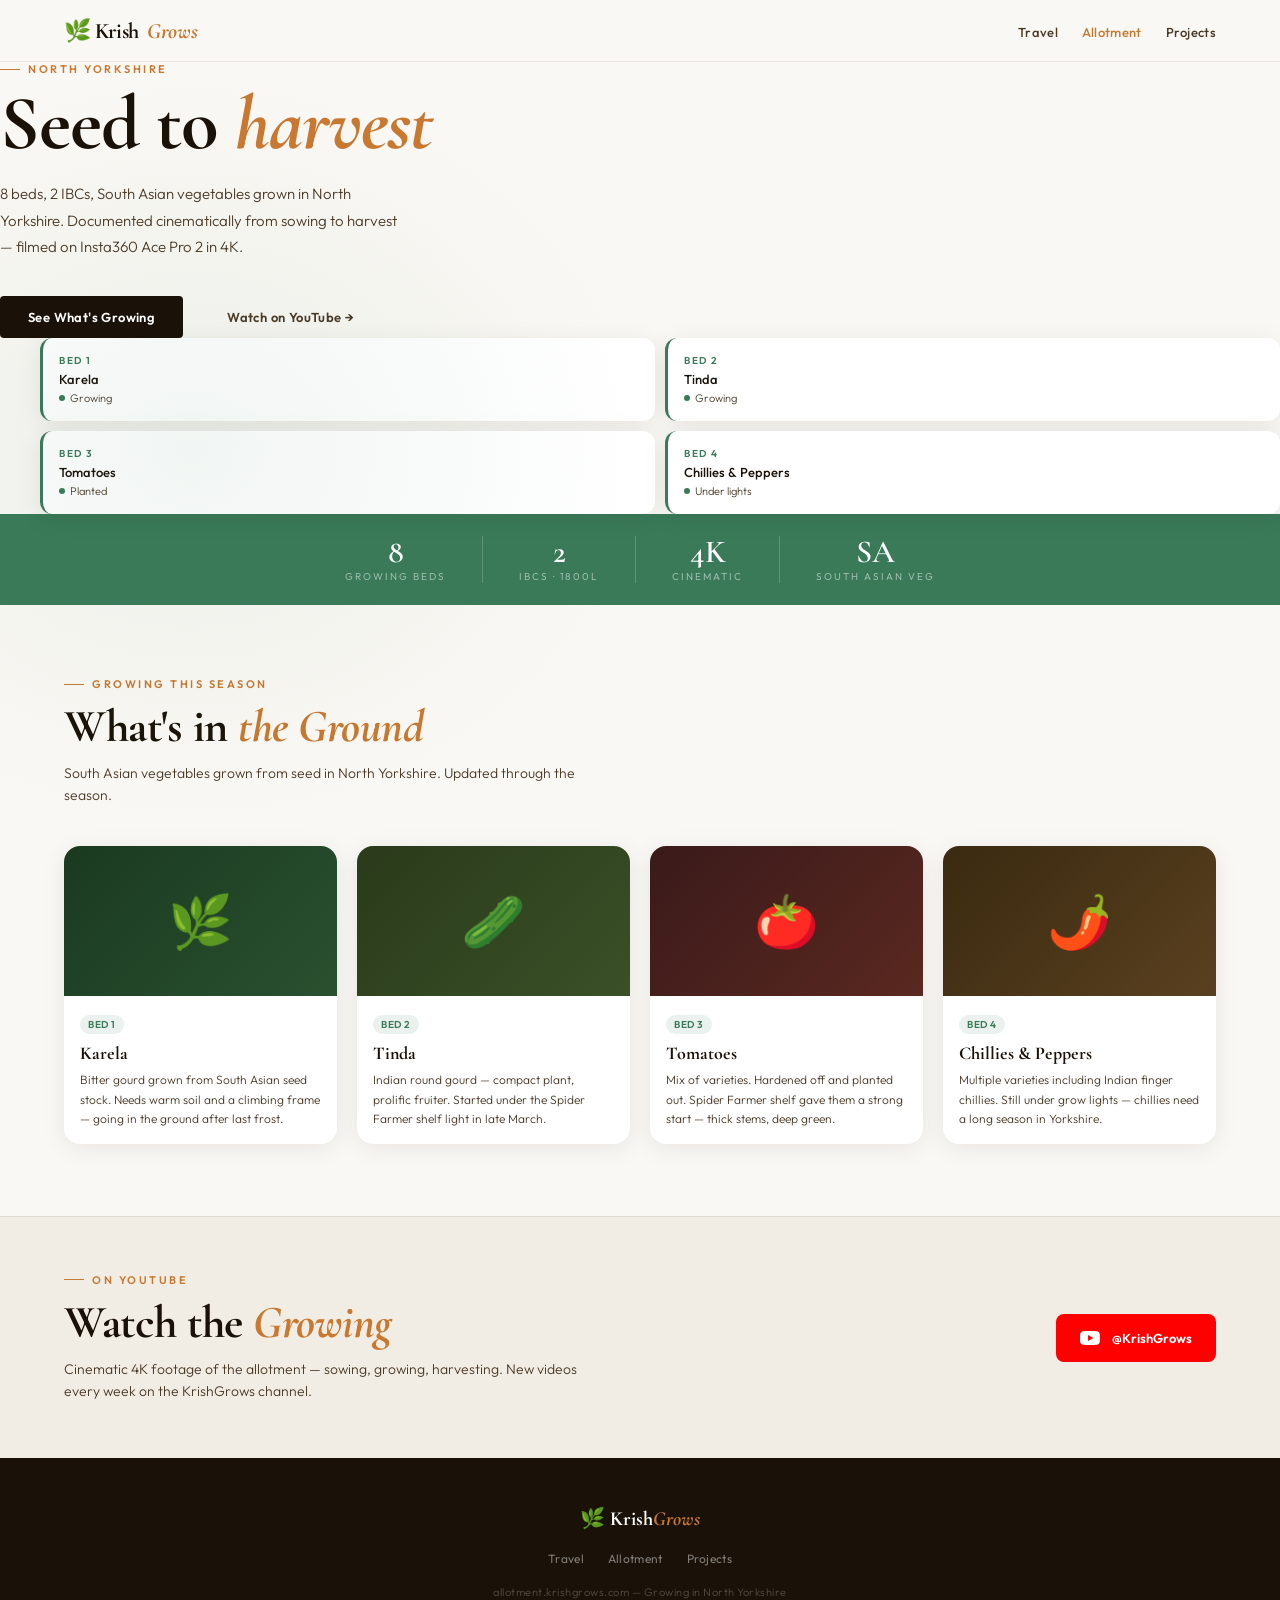
==== commit 2b6982bb: "inline brand CSS — remove all external CSS dependencies" ====
--- a/allotment/index.html
+++ b/allotment/index.html
@@ -1,10 +1,306 @@
 <!DOCTYPE html>
 <html lang="en">
 <head>
+<style>
+/* === BRAND SYSTEM === */
+/* ============================================================
+   KrishGrows — Shared Brand System
+   krishgrows.com | travel | allotment | projects
+   All subdomains import this file.
+   ============================================================ */
+
+/* ── GOOGLE FONTS ── */
+@import url('https://fonts.googleapis.com/css2?family=Cormorant+Garamond:ital,wght@0,400;0,600;0,700;1,400;1,600&family=Outfit:wght@300;400;500;600&display=swap');
+
+/* ── DESIGN TOKENS ── */
+:root {
+  /* Colours */
+  --ink:        #1a1208;
+  --ink2:       #4a3a28;
+  --cream:      #faf8f4;
+  --warm:       #f2ede4;
+  --border:     rgba(74,58,40,.1);
+  --shadow:     0 4px 24px rgba(26,18,8,.08);
+
+  /* Brand accents */
+  --copper:     #c87830;   /* primary accent */
+  --green:      #3a7a58;   /* secondary accent */
+  --blue:       #4a6898;   /* tertiary accent */
+
+  /* Aliases (used in components) */
+  --accent:     var(--copper);
+  --accent2:    var(--green);
+  --accent3:    var(--blue);
+
+  /* Typography */
+  --font-heading: 'Cormorant Garamond', serif;
+  --font-body:    'Outfit', sans-serif;
+
+  /* Spacing scale */
+  --space-xs:   8px;
+  --space-sm:   16px;
+  --space-md:   24px;
+  --space-lg:   48px;
+  --space-xl:   72px;
+
+  /* Layout */
+  --page-pad:   5vw;
+  --radius-sm:  4px;
+  --radius-md:  12px;
+  --radius-lg:  16px;
+}
+
+/* ── RESET ── */
+*, *::before, *::after {
+  margin: 0;
+  padding: 0;
+  box-sizing: border-box;
+}
+
+/* ── BASE ── */
+html { scroll-behavior: smooth; }
+
+body {
+  font-family: var(--font-body);
+  background: var(--cream);
+  color: var(--ink);
+  overflow-x: hidden;
+  -webkit-font-smoothing: antialiased;
+}
+
+/* ── TYPOGRAPHY ── */
+h1, h2, h3, h4 {
+  font-family: var(--font-heading);
+  font-weight: 700;
+  letter-spacing: -.5px;
+  line-height: 1.1;
+  color: var(--ink);
+}
+
+h1 { font-size: clamp(48px, 6vw, 86px); letter-spacing: -1px; line-height: .98; }
+h2 { font-size: clamp(30px, 4vw, 46px); }
+h3 { font-size: clamp(20px, 2.5vw, 28px); }
+
+h1 em, h2 em, h3 em {
+  color: var(--copper);
+  font-style: italic;
+}
+
+p {
+  font-size: 15px;
+  font-weight: 300;
+  line-height: 1.75;
+  color: var(--ink2);
+}
+
+a { color: inherit; text-decoration: none; }
+
+/* ── NAV ── */
+.kg-nav {
+  position: sticky;
+  top: 0;
+  z-index: 100;
+  background: rgba(250,248,244,.92);
+  backdrop-filter: blur(12px);
+  -webkit-backdrop-filter: blur(12px);
+  border-bottom: 1px solid var(--border);
+  padding: 0 var(--page-pad);
+  display: flex;
+  align-items: center;
+  justify-content: space-between;
+  height: 62px;
+}
+
+.kg-logo {
+  font-family: var(--font-heading);
+  font-size: 22px;
+  font-weight: 700;
+  letter-spacing: -.3px;
+  color: var(--ink);
+  text-decoration: none;
+  display: flex;
+  align-items: center;
+  gap: 8px;
+}
+
+.kg-logo em { color: var(--copper); font-style: italic; }
+
+.kg-nav-links {
+  display: flex;
+  align-items: center;
+  gap: 24px;
+  list-style: none;
+}
+
+.kg-nav-links a {
+  font-size: 13px;
+  font-weight: 500;
+  color: var(--ink2);
+  letter-spacing: .3px;
+  transition: color .2s;
+}
+
+.kg-nav-links a:hover { color: var(--copper); }
+
+.kg-nav-links a.active { color: var(--copper); }
+
+.kg-nav-badge {
+  background: var(--copper);
+  color: white;
+  font-size: 10px;
+  font-weight: 600;
+  padding: 3px 8px;
+  border-radius: 20px;
+  letter-spacing: .5px;
+  text-transform: uppercase;
+}
+
+/* ── SECTION STRUCTURE ── */
+.kg-section { padding: var(--space-xl) var(--page-pad); }
+
+.kg-eyebrow {
+  font-size: 11px;
+  font-weight: 600;
+  letter-spacing: 2.5px;
+  text-transform: uppercase;
+  color: var(--copper);
+  margin-bottom: 10px;
+  display: flex;
+  align-items: center;
+  gap: 8px;
+}
+
+.kg-eyebrow::before {
+  content: '';
+  width: 20px;
+  height: 1px;
+  background: var(--copper);
+}
+
+.kg-section-sub {
+  font-size: 14px;
+  color: var(--ink2);
+  margin-top: 10px;
+  font-weight: 300;
+  line-height: 1.6;
+  max-width: 520px;
+}
+
+/* ── BUTTONS ── */
+.kg-btn {
+  font-family: var(--font-body);
+  font-size: 13px;
+  font-weight: 600;
+  padding: 13px 28px;
+  border-radius: var(--radius-sm);
+  text-decoration: none;
+  letter-spacing: .4px;
+  transition: background .2s, transform .1s;
+  display: inline-block;
+  cursor: pointer;
+  border: none;
+}
+
+.kg-btn-primary {
+  background: var(--ink);
+  color: white;
+}
+
+.kg-btn-primary:hover {
+  background: var(--copper);
+  transform: translateY(-1px);
+}
+
+.kg-btn-ghost {
+  background: transparent;
+  color: var(--ink2);
+  display: flex;
+  align-items: center;
+  gap: 6px;
+}
+
+.kg-btn-ghost:hover { color: var(--copper); }
+
+/* ── FOOTER ── */
+.kg-footer {
+  background: var(--ink);
+  padding: var(--space-lg) var(--page-pad);
+  display: flex;
+  flex-direction: column;
+  align-items: center;
+  gap: var(--space-sm);
+  text-align: center;
+}
+
+.kg-footer-logo {
+  font-family: var(--font-heading);
+  font-size: 20px;
+  font-weight: 700;
+  color: white;
+  text-decoration: none;
+}
+
+.kg-footer-logo em { color: var(--copper); font-style: italic; }
+
+.kg-footer-links {
+  display: flex;
+  gap: 24px;
+  list-style: none;
+}
+
+.kg-footer-links a {
+  font-size: 12px;
+  color: rgba(255,255,255,.45);
+  letter-spacing: .3px;
+  transition: color .2s;
+}
+
+.kg-footer-links a:hover { color: var(--copper); }
+
+.kg-footer-copy {
+  font-size: 11px;
+  color: rgba(255,255,255,.25);
+  letter-spacing: .5px;
+}
+
+/* ── UTILITY ── */
+.kg-tag {
+  display: inline-block;
+  font-size: 10px;
+  font-weight: 600;
+  letter-spacing: .5px;
+  text-transform: uppercase;
+  padding: 4px 10px;
+  border-radius: 20px;
+}
+
+.kg-tag-copper { background: rgba(200,120,48,.12); color: var(--copper); }
+.kg-tag-green  { background: rgba(58,122,88,.12);  color: var(--green);  }
+.kg-tag-blue   { background: rgba(74,104,152,.12); color: var(--blue);   }
+
+/* ── RESPONSIVE ── */
+@media (max-width: 768px) {
+  :root {
+    --page-pad: 6vw;
+  }
+
+  .kg-nav-links { gap: 16px; }
+
+  h1 { font-size: clamp(36px, 8vw, 56px); }
+  h2 { font-size: clamp(24px, 5vw, 36px); }
+}
+
+@media (max-width: 480px) {
+  :root { --page-pad: 5vw; }
+  .kg-nav-links .hide-mobile { display: none; }
+}
+
+/* === END BRAND === */
+
 <meta charset="UTF-8">
 <meta name="viewport" content="width=device-width, initial-scale=1.0">
 <title>KrishGrows — Allotment</title>
-<link rel="stylesheet" href="brand.css">
+
 <style>
 .hero{min-height:85vh;display:grid;grid-template-columns:1fr 1fr;align-items:center;padding:60px var(--page-pad);position:relative;overflow:hidden}
 .hero::before{content:'';position:absolute;inset:0;background:radial-gradient(ellipse 60% 70% at 15% 50%,rgba(58,122,88,.07) 0%,transparent 60%);pointer-events:none}
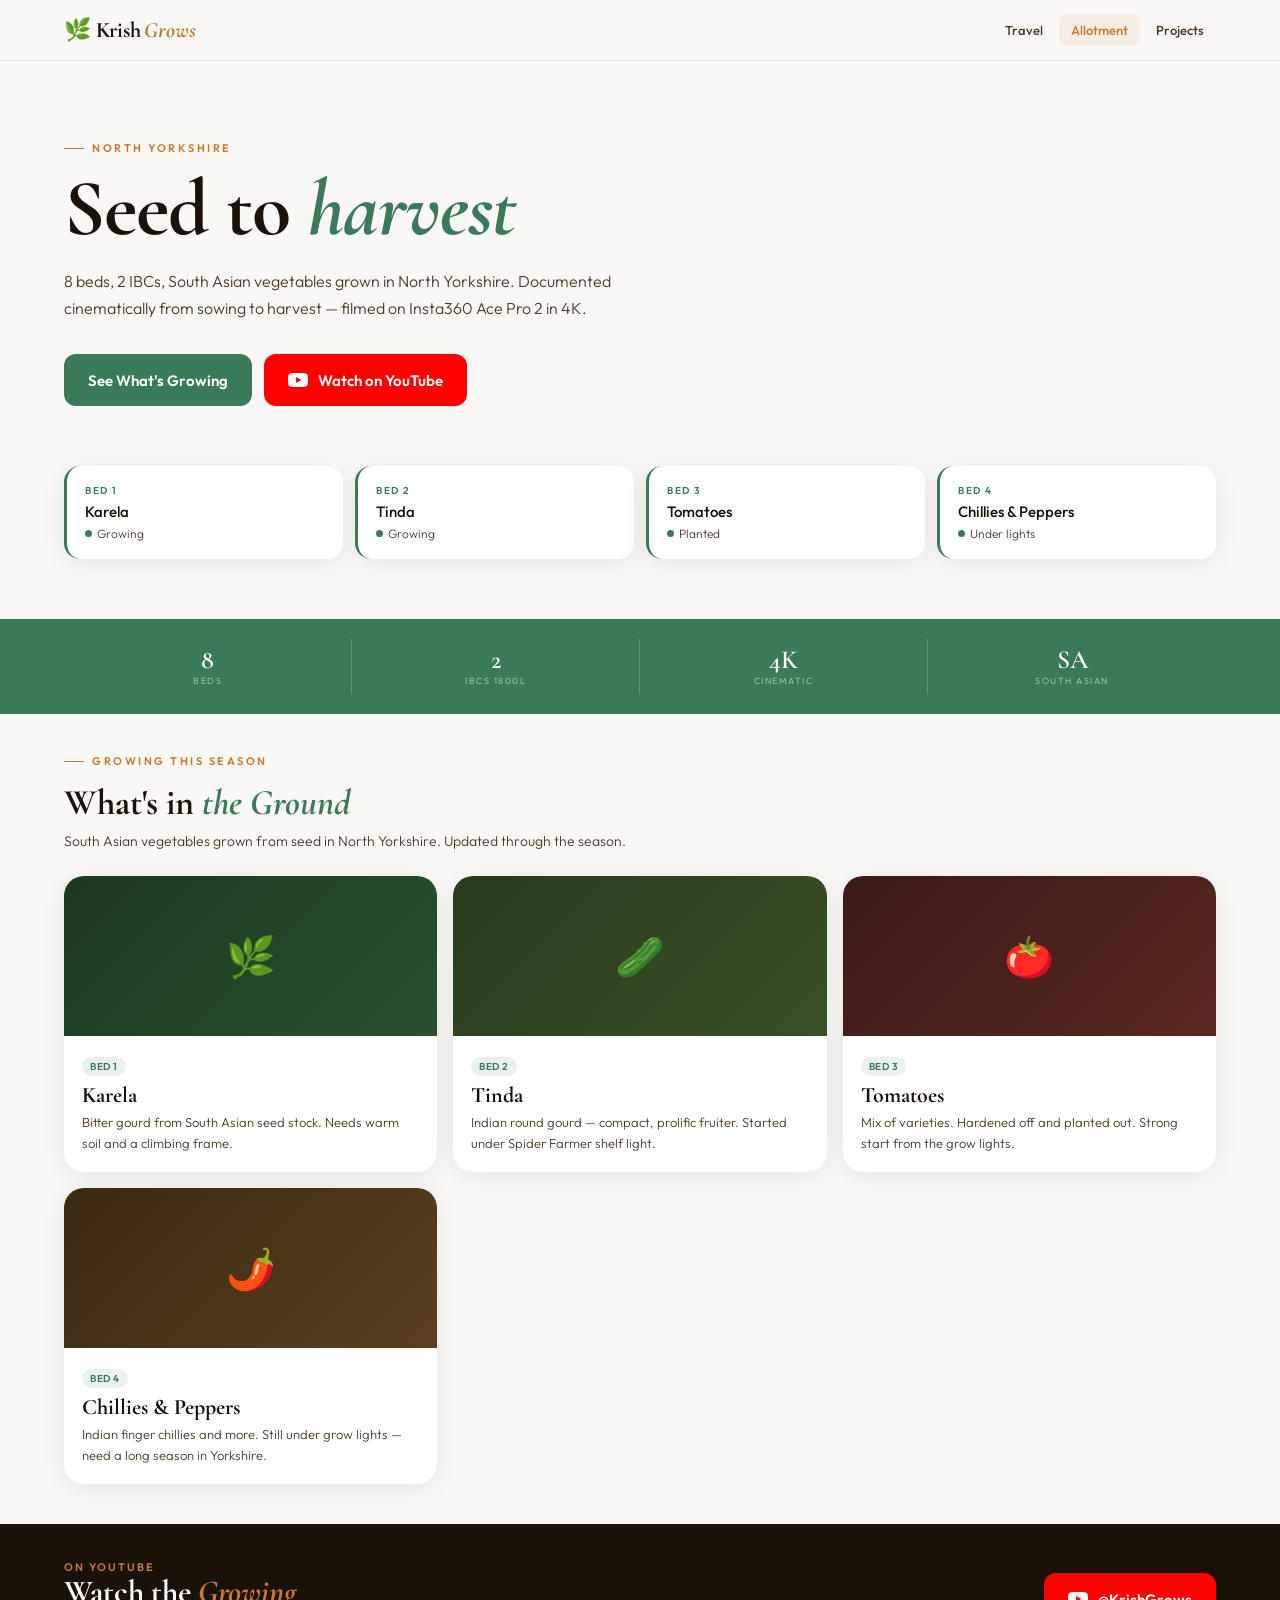
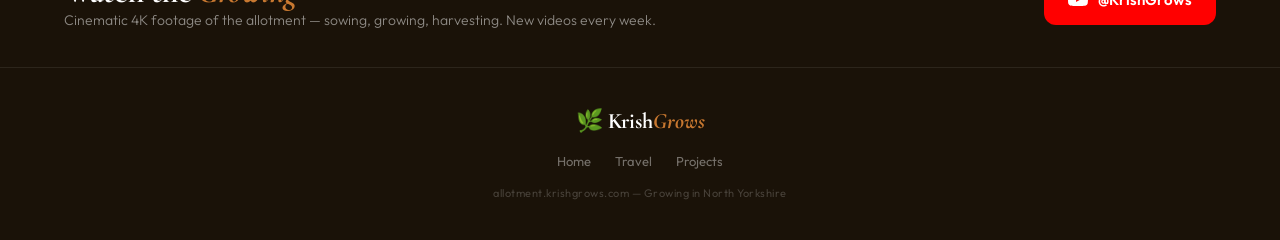
==== commit 7027a30a: "mobile-first rebuild: travel, allotment, projects" ====
--- a/allotment/index.html
+++ b/allotment/index.html
@@ -1,424 +1,171 @@
 <!DOCTYPE html>
 <html lang="en">
 <head>
-<style>
-/* === BRAND SYSTEM === */
-/* ============================================================
-   KrishGrows — Shared Brand System
-   krishgrows.com | travel | allotment | projects
-   All subdomains import this file.
-   ============================================================ */
-
-/* ── GOOGLE FONTS ── */
-@import url('https://fonts.googleapis.com/css2?family=Cormorant+Garamond:ital,wght@0,400;0,600;0,700;1,400;1,600&family=Outfit:wght@300;400;500;600&display=swap');
-
-/* ── DESIGN TOKENS ── */
-:root {
-  /* Colours */
-  --ink:        #1a1208;
-  --ink2:       #4a3a28;
-  --cream:      #faf8f4;
-  --warm:       #f2ede4;
-  --border:     rgba(74,58,40,.1);
-  --shadow:     0 4px 24px rgba(26,18,8,.08);
-
-  /* Brand accents */
-  --copper:     #c87830;   /* primary accent */
-  --green:      #3a7a58;   /* secondary accent */
-  --blue:       #4a6898;   /* tertiary accent */
-
-  /* Aliases (used in components) */
-  --accent:     var(--copper);
-  --accent2:    var(--green);
-  --accent3:    var(--blue);
-
-  /* Typography */
-  --font-heading: 'Cormorant Garamond', serif;
-  --font-body:    'Outfit', sans-serif;
-
-  /* Spacing scale */
-  --space-xs:   8px;
-  --space-sm:   16px;
-  --space-md:   24px;
-  --space-lg:   48px;
-  --space-xl:   72px;
-
-  /* Layout */
-  --page-pad:   5vw;
-  --radius-sm:  4px;
-  --radius-md:  12px;
-  --radius-lg:  16px;
-}
-
-/* ── RESET ── */
-*, *::before, *::after {
-  margin: 0;
-  padding: 0;
-  box-sizing: border-box;
-}
-
-/* ── BASE ── */
-html { scroll-behavior: smooth; }
-
-body {
-  font-family: var(--font-body);
-  background: var(--cream);
-  color: var(--ink);
-  overflow-x: hidden;
-  -webkit-font-smoothing: antialiased;
-}
-
-/* ── TYPOGRAPHY ── */
-h1, h2, h3, h4 {
-  font-family: var(--font-heading);
-  font-weight: 700;
-  letter-spacing: -.5px;
-  line-height: 1.1;
-  color: var(--ink);
-}
-
-h1 { font-size: clamp(48px, 6vw, 86px); letter-spacing: -1px; line-height: .98; }
-h2 { font-size: clamp(30px, 4vw, 46px); }
-h3 { font-size: clamp(20px, 2.5vw, 28px); }
-
-h1 em, h2 em, h3 em {
-  color: var(--copper);
-  font-style: italic;
-}
-
-p {
-  font-size: 15px;
-  font-weight: 300;
-  line-height: 1.75;
-  color: var(--ink2);
-}
-
-a { color: inherit; text-decoration: none; }
-
-/* ── NAV ── */
-.kg-nav {
-  position: sticky;
-  top: 0;
-  z-index: 100;
-  background: rgba(250,248,244,.92);
-  backdrop-filter: blur(12px);
-  -webkit-backdrop-filter: blur(12px);
-  border-bottom: 1px solid var(--border);
-  padding: 0 var(--page-pad);
-  display: flex;
-  align-items: center;
-  justify-content: space-between;
-  height: 62px;
-}
-
-.kg-logo {
-  font-family: var(--font-heading);
-  font-size: 22px;
-  font-weight: 700;
-  letter-spacing: -.3px;
-  color: var(--ink);
-  text-decoration: none;
-  display: flex;
-  align-items: center;
-  gap: 8px;
-}
-
-.kg-logo em { color: var(--copper); font-style: italic; }
-
-.kg-nav-links {
-  display: flex;
-  align-items: center;
-  gap: 24px;
-  list-style: none;
-}
-
-.kg-nav-links a {
-  font-size: 13px;
-  font-weight: 500;
-  color: var(--ink2);
-  letter-spacing: .3px;
-  transition: color .2s;
-}
-
-.kg-nav-links a:hover { color: var(--copper); }
-
-.kg-nav-links a.active { color: var(--copper); }
-
-.kg-nav-badge {
-  background: var(--copper);
-  color: white;
-  font-size: 10px;
-  font-weight: 600;
-  padding: 3px 8px;
-  border-radius: 20px;
-  letter-spacing: .5px;
-  text-transform: uppercase;
-}
-
-/* ── SECTION STRUCTURE ── */
-.kg-section { padding: var(--space-xl) var(--page-pad); }
-
-.kg-eyebrow {
-  font-size: 11px;
-  font-weight: 600;
-  letter-spacing: 2.5px;
-  text-transform: uppercase;
-  color: var(--copper);
-  margin-bottom: 10px;
-  display: flex;
-  align-items: center;
-  gap: 8px;
-}
-
-.kg-eyebrow::before {
-  content: '';
-  width: 20px;
-  height: 1px;
-  background: var(--copper);
-}
-
-.kg-section-sub {
-  font-size: 14px;
-  color: var(--ink2);
-  margin-top: 10px;
-  font-weight: 300;
-  line-height: 1.6;
-  max-width: 520px;
-}
-
-/* ── BUTTONS ── */
-.kg-btn {
-  font-family: var(--font-body);
-  font-size: 13px;
-  font-weight: 600;
-  padding: 13px 28px;
-  border-radius: var(--radius-sm);
-  text-decoration: none;
-  letter-spacing: .4px;
-  transition: background .2s, transform .1s;
-  display: inline-block;
-  cursor: pointer;
-  border: none;
-}
-
-.kg-btn-primary {
-  background: var(--ink);
-  color: white;
-}
-
-.kg-btn-primary:hover {
-  background: var(--copper);
-  transform: translateY(-1px);
-}
-
-.kg-btn-ghost {
-  background: transparent;
-  color: var(--ink2);
-  display: flex;
-  align-items: center;
-  gap: 6px;
-}
-
-.kg-btn-ghost:hover { color: var(--copper); }
-
-/* ── FOOTER ── */
-.kg-footer {
-  background: var(--ink);
-  padding: var(--space-lg) var(--page-pad);
-  display: flex;
-  flex-direction: column;
-  align-items: center;
-  gap: var(--space-sm);
-  text-align: center;
-}
-
-.kg-footer-logo {
-  font-family: var(--font-heading);
-  font-size: 20px;
-  font-weight: 700;
-  color: white;
-  text-decoration: none;
-}
-
-.kg-footer-logo em { color: var(--copper); font-style: italic; }
-
-.kg-footer-links {
-  display: flex;
-  gap: 24px;
-  list-style: none;
-}
-
-.kg-footer-links a {
-  font-size: 12px;
-  color: rgba(255,255,255,.45);
-  letter-spacing: .3px;
-  transition: color .2s;
-}
-
-.kg-footer-links a:hover { color: var(--copper); }
-
-.kg-footer-copy {
-  font-size: 11px;
-  color: rgba(255,255,255,.25);
-  letter-spacing: .5px;
-}
-
-/* ── UTILITY ── */
-.kg-tag {
-  display: inline-block;
-  font-size: 10px;
-  font-weight: 600;
-  letter-spacing: .5px;
-  text-transform: uppercase;
-  padding: 4px 10px;
-  border-radius: 20px;
-}
-
-.kg-tag-copper { background: rgba(200,120,48,.12); color: var(--copper); }
-.kg-tag-green  { background: rgba(58,122,88,.12);  color: var(--green);  }
-.kg-tag-blue   { background: rgba(74,104,152,.12); color: var(--blue);   }
-
-/* ── RESPONSIVE ── */
-@media (max-width: 768px) {
-  :root {
-    --page-pad: 6vw;
-  }
-
-  .kg-nav-links { gap: 16px; }
-
-  h1 { font-size: clamp(36px, 8vw, 56px); }
-  h2 { font-size: clamp(24px, 5vw, 36px); }
-}
-
-@media (max-width: 480px) {
-  :root { --page-pad: 5vw; }
-  .kg-nav-links .hide-mobile { display: none; }
-}
-
-/* === END BRAND === */
-
 <meta charset="UTF-8">
 <meta name="viewport" content="width=device-width, initial-scale=1.0">
 <title>KrishGrows — Allotment</title>
-
+<link href="https://fonts.googleapis.com/css2?family=Cormorant+Garamond:ital,wght@0,400;0,600;0,700;1,400;1,600&family=Outfit:wght@300;400;500;600&display=swap" rel="stylesheet">
 <style>
-.hero{min-height:85vh;display:grid;grid-template-columns:1fr 1fr;align-items:center;padding:60px var(--page-pad);position:relative;overflow:hidden}
-.hero::before{content:'';position:absolute;inset:0;background:radial-gradient(ellipse 60% 70% at 15% 50%,rgba(58,122,88,.07) 0%,transparent 60%);pointer-events:none}
-.hero-text{position:relative;z-index:2}
-.hero-desc{font-size:15px;font-weight:300;line-height:1.75;color:var(--ink2);max-width:400px;margin:20px 0 36px}
-.hero-actions{display:flex;gap:16px;flex-wrap:wrap}
-.beds-grid{display:grid;grid-template-columns:1fr 1fr;gap:10px;padding-left:40px}
-.bed-card{background:white;border-radius:12px;padding:16px;box-shadow:var(--shadow);border-left:3px solid var(--green)}
-.bed-num{font-size:10px;font-weight:600;letter-spacing:1.5px;text-transform:uppercase;color:var(--green);margin-bottom:4px}
-.bed-name{font-size:13px;font-weight:500;color:var(--ink);margin-bottom:4px}
-.bed-status{font-size:11px;color:var(--ink2);font-weight:300;display:flex;align-items:center;gap:5px}
-.bed-dot{width:6px;height:6px;border-radius:50%;background:var(--green);flex-shrink:0}
-.green-bar{background:var(--green);padding:22px var(--page-pad);display:flex;align-items:center;justify-content:center;flex-wrap:wrap}
-.g-stat{display:flex;flex-direction:column;align-items:center;gap:2px;padding:0 36px;border-right:1px solid rgba(255,255,255,.2)}
+*,*::before,*::after{margin:0;padding:0;box-sizing:border-box}
+:root{
+  --ink:#1a1208;--ink2:#4a3a28;
+  --cream:#faf8f4;--warm:#f2ede4;
+  --copper:#c87830;--green:#3a7a58;
+  --border:rgba(74,58,40,.1);
+  --shadow:0 4px 24px rgba(26,18,8,.08);
+  --font-h:'Cormorant Garamond',serif;
+  --font-b:'Outfit',sans-serif;
+  --pad:20px;
+}
+html{scroll-behavior:smooth}
+body{font-family:var(--font-b);background:var(--cream);color:var(--ink);overflow-x:hidden;-webkit-font-smoothing:antialiased}
+.nav{position:sticky;top:0;z-index:100;background:rgba(250,248,244,.96);backdrop-filter:blur(12px);border-bottom:1px solid var(--border);padding:14px var(--pad);display:flex;align-items:center;justify-content:space-between}
+.nav-logo{font-family:var(--font-h);font-size:22px;font-weight:700;color:var(--ink);text-decoration:none;display:flex;align-items:center;gap:3px}
+.nav-logo em{color:var(--copper);font-style:italic}
+.nav-links{display:flex;gap:4px}
+.nav-links a{font-family:var(--font-b);font-size:13px;font-weight:500;color:var(--ink2);text-decoration:none;padding:8px 12px;border-radius:8px;transition:all .2s}
+.nav-links a:hover,.nav-links a.active{color:var(--copper);background:rgba(200,120,48,.08)}
+.hero{padding:48px var(--pad) 36px}
+.eyebrow{font-size:11px;font-weight:600;letter-spacing:2.5px;text-transform:uppercase;color:var(--copper);display:flex;align-items:center;gap:8px;margin-bottom:16px}
+.eyebrow::before{content:'';width:20px;height:1px;background:var(--copper)}
+.hero h1{font-family:var(--font-h);font-size:52px;font-weight:700;line-height:.96;letter-spacing:-1px;color:var(--ink);margin-bottom:20px}
+.hero h1 em{color:var(--green);font-style:italic}
+.hero-desc{font-size:16px;font-weight:300;line-height:1.7;color:var(--ink2);margin-bottom:32px}
+.hero-actions{display:flex;flex-direction:column;gap:12px}
+.btn-primary{display:flex;align-items:center;justify-content:center;background:var(--green);color:white;font-family:var(--font-b);font-size:15px;font-weight:600;padding:16px 24px;border-radius:12px;text-decoration:none;-webkit-tap-highlight-color:transparent}
+.btn-yt{display:flex;align-items:center;justify-content:center;gap:10px;background:#ff0000;color:white;font-family:var(--font-b);font-size:15px;font-weight:600;padding:16px 24px;border-radius:12px;text-decoration:none;-webkit-tap-highlight-color:transparent}
+.btn-yt svg{width:20px;height:20px;fill:white;flex-shrink:0}
+.beds-grid{display:grid;grid-template-columns:1fr 1fr;gap:12px;padding:0 var(--pad) 36px}
+.bed-card{background:white;border-radius:16px;padding:18px;box-shadow:var(--shadow);border-left:3px solid var(--green)}
+.bed-num{font-size:10px;font-weight:600;letter-spacing:1.5px;text-transform:uppercase;color:var(--green);margin-bottom:5px}
+.bed-name{font-size:15px;font-weight:500;color:var(--ink);margin-bottom:5px}
+.bed-status{font-size:12px;color:var(--ink2);font-weight:300;display:flex;align-items:center;gap:5px}
+.bed-dot{width:7px;height:7px;border-radius:50%;background:var(--green);flex-shrink:0}
+.green-bar{background:var(--green);padding:20px var(--pad);display:grid;grid-template-columns:repeat(4,1fr)}
+.g-stat{display:flex;flex-direction:column;align-items:center;gap:2px;padding:8px 0;border-right:1px solid rgba(255,255,255,.2)}
 .g-stat:last-child{border-right:none}
-.g-stat-n{font-family:var(--font-heading);font-size:32px;font-weight:600;color:white;line-height:1}
-.g-stat-l{font-size:10px;letter-spacing:2px;text-transform:uppercase;color:rgba(255,255,255,.5)}
-.grow-grid{display:grid;grid-template-columns:repeat(auto-fill,minmax(260px,1fr));gap:20px}
-.grow-card{background:white;border-radius:16px;overflow:hidden;box-shadow:var(--shadow);transition:transform .25s}
-.grow-card:hover{transform:translateY(-3px)}
-.grow-img{height:150px;display:flex;align-items:center;justify-content:center;font-size:52px}
-.grow-body{padding:16px}
-.grow-tag{font-size:10px;font-weight:600;letter-spacing:.5px;text-transform:uppercase;padding:3px 8px;border-radius:20px;background:rgba(58,122,88,.1);color:var(--green);display:inline-block;margin-bottom:8px}
-.grow-title{font-family:var(--font-heading);font-size:18px;font-weight:700;color:var(--ink);margin-bottom:6px}
-.grow-desc{font-size:12px;color:var(--ink2);line-height:1.6;font-weight:300}
-.channel-strip{background:var(--warm);padding:56px var(--page-pad);display:grid;grid-template-columns:1fr auto;align-items:center;gap:32px;border-top:1px solid var(--border)}
-.yt-btn{display:flex;align-items:center;gap:12px;background:#ff0000;color:white;font-family:var(--font-body);font-size:13px;font-weight:600;padding:14px 24px;border-radius:8px;text-decoration:none;white-space:nowrap;transition:all .2s}
-.yt-btn:hover{background:#cc0000;transform:translateY(-1px)}
-.yt-btn svg{width:20px;height:20px;fill:white;flex-shrink:0}
-@media(max-width:768px){
-  .hero{grid-template-columns:1fr;min-height:auto;padding:48px var(--page-pad)}
-  .beds-grid{display:none}
-  .channel-strip{grid-template-columns:1fr}
-  .g-stat{padding:0 20px}
+.g-stat-n{font-family:var(--font-h);font-size:26px;font-weight:600;color:white;line-height:1}
+.g-stat-l{font-size:9px;letter-spacing:1.5px;text-transform:uppercase;color:rgba(255,255,255,.5);text-align:center}
+.section{padding:40px var(--pad)}
+.section-head{margin-bottom:24px}
+.section-head h2{font-family:var(--font-h);font-size:36px;font-weight:700;color:var(--ink);line-height:1.05;margin-top:8px}
+.section-head h2 em{color:var(--green);font-style:italic}
+.section-head p{font-size:14px;font-weight:300;color:var(--ink2);line-height:1.6;margin-top:8px}
+.grow-grid{display:flex;flex-direction:column;gap:16px}
+.grow-card{background:white;border-radius:20px;overflow:hidden;box-shadow:var(--shadow);display:flex;gap:0;-webkit-tap-highlight-color:transparent}
+.grow-img{width:100px;flex-shrink:0;display:flex;align-items:center;justify-content:center;font-size:40px}
+.grow-body{padding:18px}
+.grow-tag{font-size:10px;font-weight:600;letter-spacing:.5px;text-transform:uppercase;padding:3px 8px;border-radius:20px;background:rgba(58,122,88,.1);color:var(--green);display:inline-block;margin-bottom:6px}
+.grow-title{font-family:var(--font-h);font-size:22px;font-weight:700;color:var(--ink);margin-bottom:4px}
+.grow-desc{font-size:13px;color:var(--ink2);line-height:1.6;font-weight:300}
+.channel-strip{background:var(--ink);margin:0 0 0 0;padding:36px var(--pad);display:flex;flex-direction:column;gap:16px}
+.channel-eyebrow{font-size:11px;font-weight:600;letter-spacing:2px;text-transform:uppercase;color:var(--copper)}
+.channel-strip h2{font-family:var(--font-h);font-size:32px;font-weight:700;color:white;line-height:1.1}
+.channel-strip h2 em{color:var(--copper);font-style:italic}
+.channel-strip p{font-size:14px;color:rgba(255,255,255,.5);font-weight:300;line-height:1.6}
+.footer{background:var(--ink);padding:40px var(--pad);text-align:center;display:flex;flex-direction:column;align-items:center;gap:16px;border-top:1px solid rgba(255,255,255,.08)}
+.footer-logo{font-family:var(--font-h);font-size:22px;font-weight:700;color:white;text-decoration:none}
+.footer-logo em{color:var(--copper);font-style:italic}
+.footer-links{display:flex;gap:24px;list-style:none}
+.footer-links a{font-size:13px;color:rgba(255,255,255,.4);text-decoration:none}
+.footer-links a:hover{color:var(--copper)}
+.footer-copy{font-size:11px;color:rgba(255,255,255,.2);letter-spacing:.5px}
+@media(min-width:768px){
+  :root{--pad:5vw}
+  .hero{padding:80px var(--pad) 60px;max-width:680px}
+  .hero h1{font-size:80px}
+  .hero-actions{flex-direction:row}
+  .beds-grid{grid-template-columns:repeat(4,1fr);padding:0 var(--pad) 60px}
+  .grow-grid{display:grid;grid-template-columns:repeat(auto-fill,minmax(280px,1fr))}
+  .grow-card{flex-direction:column}
+  .grow-img{width:100%;height:160px}
+  .channel-strip{flex-direction:row;align-items:center;justify-content:space-between}
 }
 </style>
 </head>
 <body>
-<nav class="kg-nav">
-  <a href="https://krishgrows.com" class="kg-logo">🌿 Krish<em>Grows</em></a>
-  <ul class="kg-nav-links">
-    <li><a href="https://travel.krishgrows.com">Travel</a></li>
-    <li><a href="index.html" class="active">Allotment</a></li>
-    <li><a href="https://projects.krishgrows.com">Projects</a></li>
-  </ul>
+<nav class="nav">
+  <a href="https://krishgrows.com" class="nav-logo">🌿 Krish<em>Grows</em></a>
+  <div class="nav-links">
+    <a href="https://travel.krishgrows.com">Travel</a>
+    <a href="https://allotment.krishgrows.com" class="active">Allotment</a>
+    <a href="https://projects.krishgrows.com">Projects</a>
+  </div>
 </nav>
 
 <section class="hero">
-  <div class="hero-text">
-    <div class="kg-eyebrow">North Yorkshire</div>
-    <h1>Seed to <em>harvest</em></h1>
-    <p class="hero-desc">8 beds, 2 IBCs, South Asian vegetables grown in North Yorkshire. Documented cinematically from sowing to harvest — filmed on Insta360 Ace Pro 2 in 4K.</p>
-    <div class="hero-actions">
-      <a href="#growing" class="kg-btn kg-btn-primary">See What's Growing</a>
-      <a href="https://youtube.com/@krishgrows" target="_blank" class="kg-btn kg-btn-ghost">Watch on YouTube →</a>
-    </div>
-  </div>
-  <div class="beds-grid">
-    <div class="bed-card"><div class="bed-num">Bed 1</div><div class="bed-name">Karela</div><div class="bed-status"><span class="bed-dot"></span>Growing</div></div>
-    <div class="bed-card"><div class="bed-num">Bed 2</div><div class="bed-name">Tinda</div><div class="bed-status"><span class="bed-dot"></span>Growing</div></div>
-    <div class="bed-card"><div class="bed-num">Bed 3</div><div class="bed-name">Tomatoes</div><div class="bed-status"><span class="bed-dot"></span>Planted</div></div>
-    <div class="bed-card"><div class="bed-num">Bed 4</div><div class="bed-name">Chillies &amp; Peppers</div><div class="bed-status"><span class="bed-dot"></span>Under lights</div></div>
+  <div class="eyebrow">North Yorkshire</div>
+  <h1>Seed to <em>harvest</em></h1>
+  <p class="hero-desc">8 beds, 2 IBCs, South Asian vegetables grown in North Yorkshire. Documented cinematically from sowing to harvest — filmed on Insta360 Ace Pro 2 in 4K.</p>
+  <div class="hero-actions">
+    <a href="#growing" class="btn-primary">See What's Growing</a>
+    <a href="https://youtube.com/@krishgrows" target="_blank" class="btn-yt">
+      <svg viewBox="0 0 24 24"><path d="M23.5 6.2a3 3 0 0 0-2.1-2.1C19.5 3.5 12 3.5 12 3.5s-7.5 0-9.4.6A3 3 0 0 0 .5 6.2C0 8.1 0 12 0 12s0 3.9.5 5.8a3 3 0 0 0 2.1 2.1c1.9.6 9.4.6 9.4.6s7.5 0 9.4-.6a3 3 0 0 0 2.1-2.1C24 15.9 24 12 24 12s0-3.9-.5-5.8zM9.7 15.5V8.5l6.3 3.5-6.3 3.5z"/></svg>
+      Watch on YouTube
+    </a>
   </div>
 </section>
 
-<div class="green-bar">
-  <div class="g-stat"><div class="g-stat-n">8</div><div class="g-stat-l">Growing Beds</div></div>
-  <div class="g-stat"><div class="g-stat-n">2</div><div class="g-stat-l">IBCs · 1800L</div></div>
-  <div class="g-stat"><div class="g-stat-n">4K</div><div class="g-stat-l">Cinematic</div></div>
-  <div class="g-stat"><div class="g-stat-n">SA</div><div class="g-stat-l">South Asian Veg</div></div>
+<div class="beds-grid">
+  <div class="bed-card"><div class="bed-num">Bed 1</div><div class="bed-name">Karela</div><div class="bed-status"><span class="bed-dot"></span>Growing</div></div>
+  <div class="bed-card"><div class="bed-num">Bed 2</div><div class="bed-name">Tinda</div><div class="bed-status"><span class="bed-dot"></span>Growing</div></div>
+  <div class="bed-card"><div class="bed-num">Bed 3</div><div class="bed-name">Tomatoes</div><div class="bed-status"><span class="bed-dot"></span>Planted</div></div>
+  <div class="bed-card"><div class="bed-num">Bed 4</div><div class="bed-name">Chillies &amp; Peppers</div><div class="bed-status"><span class="bed-dot"></span>Under lights</div></div>
 </div>
 
-<section class="kg-section" id="growing">
-  <div style="margin-bottom:40px">
-    <div class="kg-eyebrow">Growing This Season</div>
+<div class="green-bar">
+  <div class="g-stat"><div class="g-stat-n">8</div><div class="g-stat-l">Beds</div></div>
+  <div class="g-stat"><div class="g-stat-n">2</div><div class="g-stat-l">IBCs 1800L</div></div>
+  <div class="g-stat"><div class="g-stat-n">4K</div><div class="g-stat-l">Cinematic</div></div>
+  <div class="g-stat"><div class="g-stat-n">SA</div><div class="g-stat-l">South Asian</div></div>
+</div>
+
+<section class="section" id="growing">
+  <div class="section-head">
+    <div class="eyebrow">Growing This Season</div>
     <h2>What's in <em>the Ground</em></h2>
-    <p class="kg-section-sub">South Asian vegetables grown from seed in North Yorkshire. Updated through the season.</p>
+    <p>South Asian vegetables grown from seed in North Yorkshire. Updated through the season.</p>
   </div>
   <div class="grow-grid">
     <div class="grow-card">
       <div class="grow-img" style="background:linear-gradient(135deg,#1a3a20,#2a5030)">🌿</div>
-      <div class="grow-body"><span class="grow-tag">Bed 1</span><div class="grow-title">Karela</div><p class="grow-desc">Bitter gourd grown from South Asian seed stock. Needs warm soil and a climbing frame — going in the ground after last frost.</p></div>
+      <div class="grow-body"><span class="grow-tag">Bed 1</span><div class="grow-title">Karela</div><p class="grow-desc">Bitter gourd from South Asian seed stock. Needs warm soil and a climbing frame.</p></div>
     </div>
     <div class="grow-card">
       <div class="grow-img" style="background:linear-gradient(135deg,#2a3a1a,#3a5028)">🥒</div>
-      <div class="grow-body"><span class="grow-tag">Bed 2</span><div class="grow-title">Tinda</div><p class="grow-desc">Indian round gourd — compact plant, prolific fruiter. Started under the Spider Farmer shelf light in late March.</p></div>
+      <div class="grow-body"><span class="grow-tag">Bed 2</span><div class="grow-title">Tinda</div><p class="grow-desc">Indian round gourd — compact, prolific fruiter. Started under Spider Farmer shelf light.</p></div>
     </div>
     <div class="grow-card">
       <div class="grow-img" style="background:linear-gradient(135deg,#3a1a1a,#5a2820)">🍅</div>
-      <div class="grow-body"><span class="grow-tag">Bed 3</span><div class="grow-title">Tomatoes</div><p class="grow-desc">Mix of varieties. Hardened off and planted out. Spider Farmer shelf gave them a strong start — thick stems, deep green.</p></div>
+      <div class="grow-body"><span class="grow-tag">Bed 3</span><div class="grow-title">Tomatoes</div><p class="grow-desc">Mix of varieties. Hardened off and planted out. Strong start from the grow lights.</p></div>
     </div>
     <div class="grow-card">
       <div class="grow-img" style="background:linear-gradient(135deg,#3a2a10,#5a4020)">🌶️</div>
-      <div class="grow-body"><span class="grow-tag">Bed 4</span><div class="grow-title">Chillies &amp; Peppers</div><p class="grow-desc">Multiple varieties including Indian finger chillies. Still under grow lights — chillies need a long season in Yorkshire.</p></div>
+      <div class="grow-body"><span class="grow-tag">Bed 4</span><div class="grow-title">Chillies &amp; Peppers</div><p class="grow-desc">Indian finger chillies and more. Still under grow lights — need a long season in Yorkshire.</p></div>
     </div>
   </div>
 </section>
 
 <div class="channel-strip">
   <div>
-    <div class="kg-eyebrow">On YouTube</div>
+    <div class="channel-eyebrow">On YouTube</div>
     <h2>Watch the <em>Growing</em></h2>
-    <p class="kg-section-sub">Cinematic 4K footage of the allotment — sowing, growing, harvesting. New videos every week on the KrishGrows channel.</p>
+    <p>Cinematic 4K footage of the allotment — sowing, growing, harvesting. New videos every week.</p>
   </div>
-  <a href="https://youtube.com/@krishgrows" target="_blank" class="yt-btn">
+  <a href="https://youtube.com/@krishgrows" target="_blank" class="btn-yt" style="margin-top:8px;width:fit-content">
     <svg viewBox="0 0 24 24"><path d="M23.5 6.2a3 3 0 0 0-2.1-2.1C19.5 3.5 12 3.5 12 3.5s-7.5 0-9.4.6A3 3 0 0 0 .5 6.2C0 8.1 0 12 0 12s0 3.9.5 5.8a3 3 0 0 0 2.1 2.1c1.9.6 9.4.6 9.4.6s7.5 0 9.4-.6a3 3 0 0 0 2.1-2.1C24 15.9 24 12 24 12s0-3.9-.5-5.8zM9.7 15.5V8.5l6.3 3.5-6.3 3.5z"/></svg>
     @KrishGrows
   </a>
 </div>
 
-<footer class="kg-footer">
-  <a href="https://krishgrows.com" class="kg-footer-logo">🌿 Krish<em>Grows</em></a>
-  <ul class="kg-footer-links">
+<footer class="footer">
+  <a href="https://krishgrows.com" class="footer-logo">🌿 Krish<em>Grows</em></a>
+  <ul class="footer-links">
+    <li><a href="https://krishgrows.com">Home</a></li>
     <li><a href="https://travel.krishgrows.com">Travel</a></li>
-    <li><a href="index.html">Allotment</a></li>
     <li><a href="https://projects.krishgrows.com">Projects</a></li>
   </ul>
-  <p class="kg-footer-copy">allotment.krishgrows.com — Growing in North Yorkshire</p>
+  <p class="footer-copy">allotment.krishgrows.com — Growing in North Yorkshire</p>
 </footer>
 </body>
 </html>
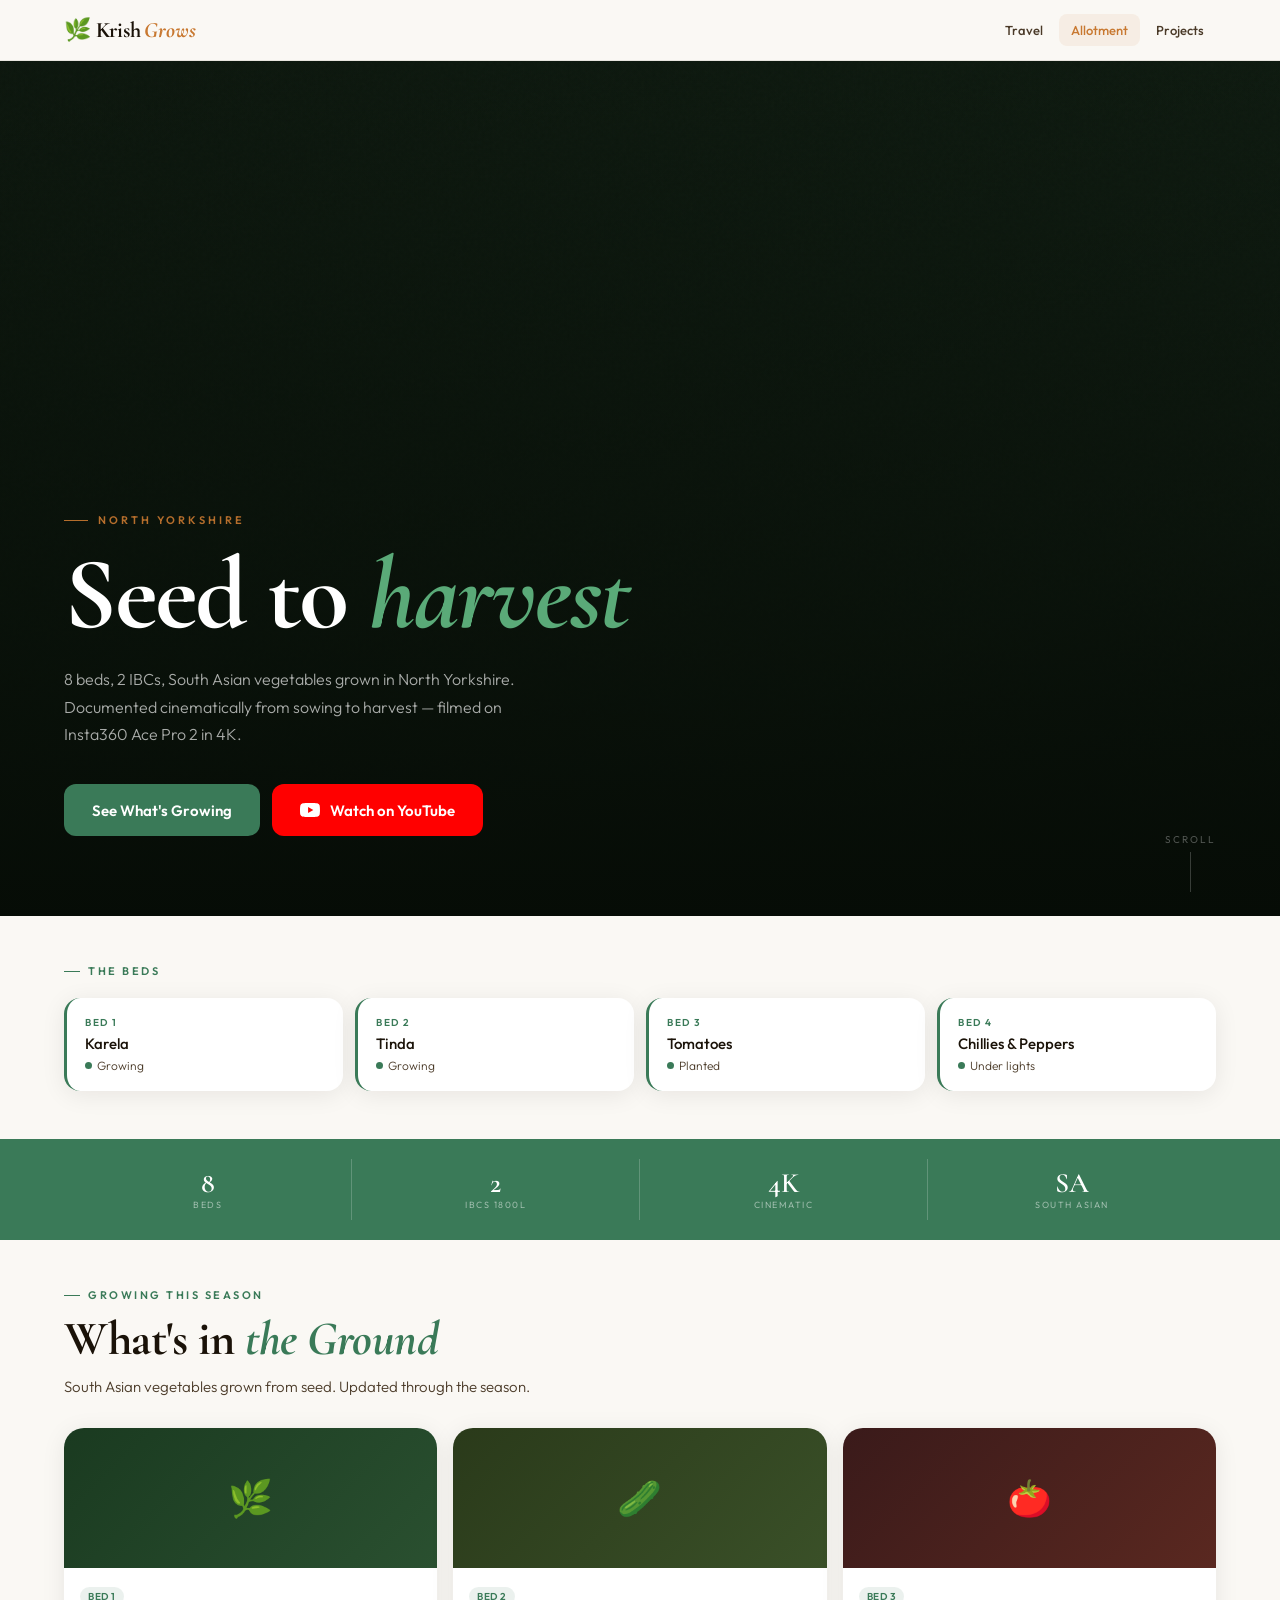
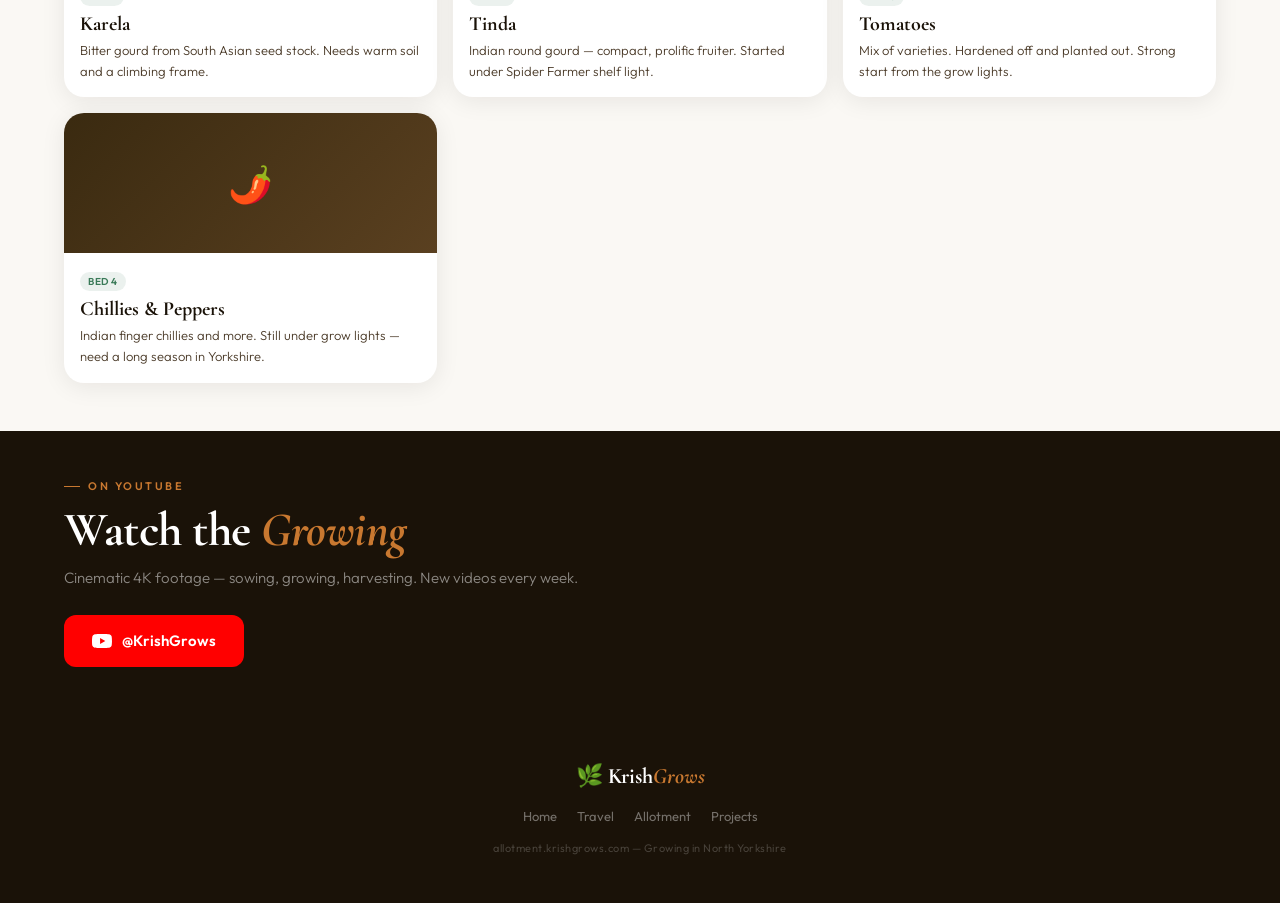
==== commit 1781cecc: "cinematic dark hero on all pages" ====
--- a/allotment/index.html
+++ b/allotment/index.html
@@ -4,13 +4,13 @@
 <meta charset="UTF-8">
 <meta name="viewport" content="width=device-width, initial-scale=1.0">
 <title>KrishGrows — Allotment</title>
-<link href="https://fonts.googleapis.com/css2?family=Cormorant+Garamond:ital,wght@0,400;0,600;0,700;1,400;1,600&family=Outfit:wght@300;400;500;600&display=swap" rel="stylesheet">
 <style>
+@import url('https://fonts.googleapis.com/css2?family=Cormorant+Garamond:ital,wght@0,400;0,600;0,700;1,400;1,600&family=Outfit:wght@300;400;500;600&display=swap');
 *,*::before,*::after{margin:0;padding:0;box-sizing:border-box}
 :root{
   --ink:#1a1208;--ink2:#4a3a28;
   --cream:#faf8f4;--warm:#f2ede4;
-  --copper:#c87830;--green:#3a7a58;
+  --copper:#c87830;--green:#3a7a58;--blue:#4a6898;
   --border:rgba(74,58,40,.1);
   --shadow:0 4px 24px rgba(26,18,8,.08);
   --font-h:'Cormorant Garamond',serif;
@@ -19,67 +19,130 @@
 }
 html{scroll-behavior:smooth}
 body{font-family:var(--font-b);background:var(--cream);color:var(--ink);overflow-x:hidden;-webkit-font-smoothing:antialiased}
+
+/* NAV */
 .nav{position:sticky;top:0;z-index:100;background:rgba(250,248,244,.96);backdrop-filter:blur(12px);border-bottom:1px solid var(--border);padding:14px var(--pad);display:flex;align-items:center;justify-content:space-between}
 .nav-logo{font-family:var(--font-h);font-size:22px;font-weight:700;color:var(--ink);text-decoration:none;display:flex;align-items:center;gap:3px}
 .nav-logo em{color:var(--copper);font-style:italic}
 .nav-links{display:flex;gap:4px}
 .nav-links a{font-family:var(--font-b);font-size:13px;font-weight:500;color:var(--ink2);text-decoration:none;padding:8px 12px;border-radius:8px;transition:all .2s}
 .nav-links a:hover,.nav-links a.active{color:var(--copper);background:rgba(200,120,48,.08)}
-.hero{padding:48px var(--pad) 36px}
-.eyebrow{font-size:11px;font-weight:600;letter-spacing:2.5px;text-transform:uppercase;color:var(--copper);display:flex;align-items:center;gap:8px;margin-bottom:16px}
-.eyebrow::before{content:'';width:20px;height:1px;background:var(--copper)}
-.hero h1{font-family:var(--font-h);font-size:52px;font-weight:700;line-height:.96;letter-spacing:-1px;color:var(--ink);margin-bottom:20px}
-.hero h1 em{color:var(--green);font-style:italic}
-.hero-desc{font-size:16px;font-weight:300;line-height:1.7;color:var(--ink2);margin-bottom:32px}
+
+/* DARK HERO */
+.hero{
+  position:relative;
+  min-height:92vh;
+  display:flex;flex-direction:column;justify-content:flex-end;
+  padding:0 var(--pad) 56px;
+  overflow:hidden;
+  background:#0e1810;
+}
+.hero-bg{
+  position:absolute;inset:0;
+  background-size:cover;background-position:center;
+  opacity:.35;
+  transition:opacity 2s;
+}
+.hero-grain{
+  position:absolute;inset:0;
+  background-image:url("data:image/svg+xml,%3Csvg viewBox='0 0 256 256' xmlns='http://www.w3.org/2000/svg'%3E%3Cfilter id='noise'%3E%3CfeTurbulence type='fractalNoise' baseFrequency='0.9' numOctaves='4' stitchTiles='stitch'/%3E%3C/filter%3E%3Crect width='100%25' height='100%25' filter='url(%23noise)' opacity='0.04'/%3E%3C/svg%3E");
+  pointer-events:none;opacity:.6;
+}
+.hero-gradient{position:absolute;inset:0;background:linear-gradient(to top,rgba(14,24,16,.98) 0%,rgba(14,24,16,.6) 50%,rgba(14,24,16,.2) 100%)}
+.hero-content{position:relative;z-index:2;max-width:680px}
+.hero-eyebrow{font-size:11px;font-weight:600;letter-spacing:3px;text-transform:uppercase;color:var(--copper);display:flex;align-items:center;gap:10px;margin-bottom:20px;opacity:.9}
+.hero-eyebrow::before{content:'';width:24px;height:1px;background:var(--copper)}
+.hero h1{font-family:var(--font-h);font-size:clamp(52px,8vw,96px);font-weight:700;line-height:.93;letter-spacing:-2px;color:white;margin-bottom:24px}
+.hero h1 em{color:var(--copper);font-style:italic}
+.hero-desc{font-size:16px;font-weight:300;line-height:1.7;color:rgba(255,255,255,.65);margin-bottom:36px;max-width:480px}
 .hero-actions{display:flex;flex-direction:column;gap:12px}
-.btn-primary{display:flex;align-items:center;justify-content:center;background:var(--green);color:white;font-family:var(--font-b);font-size:15px;font-weight:600;padding:16px 24px;border-radius:12px;text-decoration:none;-webkit-tap-highlight-color:transparent}
-.btn-yt{display:flex;align-items:center;justify-content:center;gap:10px;background:#ff0000;color:white;font-family:var(--font-b);font-size:15px;font-weight:600;padding:16px 24px;border-radius:12px;text-decoration:none;-webkit-tap-highlight-color:transparent}
+.hero-scroll{position:absolute;bottom:24px;right:var(--pad);z-index:2;display:flex;flex-direction:column;align-items:center;gap:6px;color:rgba(255,255,255,.3);font-size:10px;letter-spacing:2px;text-transform:uppercase}
+.hero-scroll::after{content:'';width:1px;height:40px;background:rgba(255,255,255,.2)}
+
+/* BUTTONS */
+.btn-primary{display:flex;align-items:center;justify-content:center;background:white;color:var(--ink);font-family:var(--font-b);font-size:15px;font-weight:600;padding:16px 28px;border-radius:12px;text-decoration:none;transition:all .2s;-webkit-tap-highlight-color:transparent}
+.btn-primary:active,.btn-primary:hover{background:var(--copper);color:white}
+.btn-ghost{display:flex;align-items:center;justify-content:center;background:rgba(255,255,255,.1);border:1px solid rgba(255,255,255,.2);color:white;font-family:var(--font-b);font-size:15px;font-weight:500;padding:16px 28px;border-radius:12px;text-decoration:none;backdrop-filter:blur(4px);-webkit-tap-highlight-color:transparent}
+.btn-yt{display:flex;align-items:center;justify-content:center;gap:10px;background:#ff0000;color:white;font-family:var(--font-b);font-size:15px;font-weight:600;padding:16px 28px;border-radius:12px;text-decoration:none;-webkit-tap-highlight-color:transparent}
 .btn-yt svg{width:20px;height:20px;fill:white;flex-shrink:0}
-.beds-grid{display:grid;grid-template-columns:1fr 1fr;gap:12px;padding:0 var(--pad) 36px}
+
+/* CONTENT SECTIONS */
+.section{padding:48px var(--pad)}
+.section-dark{padding:48px var(--pad);background:var(--ink)}
+.eyebrow{font-size:11px;font-weight:600;letter-spacing:2.5px;text-transform:uppercase;color:var(--copper);display:flex;align-items:center;gap:8px;margin-bottom:12px}
+.eyebrow::before{content:'';width:16px;height:1px;background:var(--copper)}
+.eyebrow-green{color:var(--green)}
+.eyebrow-green::before{background:var(--green)}
+h2{font-family:var(--font-h);font-size:clamp(32px,5vw,48px);font-weight:700;color:var(--ink);line-height:1.05;letter-spacing:-.5px}
+h2 em{color:var(--copper);font-style:italic}
+h2.on-dark{color:white}
+h2.on-dark em{color:var(--copper)}
+h3{font-family:var(--font-h);font-size:22px;font-weight:700;color:var(--ink)}
+.section-sub{font-size:15px;font-weight:300;color:var(--ink2);line-height:1.7;margin-top:10px;max-width:540px}
+.section-sub.on-dark{color:rgba(255,255,255,.5)}
+
+/* STATS */
+.stats-bar{background:var(--ink);padding:20px var(--pad);display:grid;gap:0}
+.stat{display:flex;flex-direction:column;align-items:center;gap:2px;padding:10px 0;border-right:1px solid rgba(255,255,255,.1)}
+.stat:last-child{border-right:none}
+.stat-n{font-family:var(--font-h);font-size:28px;font-weight:600;color:white;line-height:1}
+.stat-n em{color:var(--copper);font-style:italic}
+.stat-l{font-size:9px;letter-spacing:1.5px;text-transform:uppercase;color:rgba(255,255,255,.4);text-align:center}
+.stats-green{background:var(--green)}
+.stats-green .stat{border-right-color:rgba(255,255,255,.2)}
+.stats-green .stat-n{color:white}
+.stats-green .stat-l{color:rgba(255,255,255,.5)}
+
+/* CARDS */
+.card{background:white;border-radius:20px;overflow:hidden;box-shadow:var(--shadow)}
+.card-grid{display:flex;flex-direction:column;gap:16px}
+.card-img{display:flex;align-items:center;justify-content:center;font-size:48px;flex-shrink:0}
+.card-body{padding:20px}
+.card-tag{font-size:10px;font-weight:600;letter-spacing:.5px;text-transform:uppercase;padding:4px 10px;border-radius:20px;display:inline-block;margin-bottom:8px}
+.tag-copper{background:rgba(200,120,48,.1);color:var(--copper)}
+.tag-green{background:rgba(58,122,88,.1);color:var(--green)}
+.tag-blue{background:rgba(74,104,152,.1);color:var(--blue)}
+.card-title{font-family:var(--font-h);font-size:24px;font-weight:700;color:var(--ink);margin-bottom:6px;line-height:1.1}
+.card-title em{color:var(--copper);font-style:italic}
+.card-desc{font-size:14px;color:var(--ink2);line-height:1.65;font-weight:300}
+
+/* FOOTER */
+.footer{background:var(--ink);padding:48px var(--pad);text-align:center;display:flex;flex-direction:column;align-items:center;gap:16px}
+.footer-logo{font-family:var(--font-h);font-size:22px;font-weight:700;color:white;text-decoration:none}
+.footer-logo em{color:var(--copper);font-style:italic}
+.footer-links{display:flex;gap:20px;list-style:none;flex-wrap:wrap;justify-content:center}
+.footer-links a{font-size:13px;color:rgba(255,255,255,.4);text-decoration:none;transition:color .2s}
+.footer-links a:hover{color:var(--copper)}
+.footer-copy{font-size:11px;color:rgba(255,255,255,.2);letter-spacing:.5px}
+
+/* DESKTOP */
+@media(min-width:768px){
+  :root{--pad:5vw}
+  .hero{min-height:95vh;padding:0 var(--pad) 80px;justify-content:flex-end}
+  .hero h1{font-size:clamp(72px,8vw,108px)}
+  .hero-actions{flex-direction:row}
+  .btn-primary,.btn-ghost,.btn-yt{width:auto}
+  .card-grid{display:grid;grid-template-columns:repeat(auto-fill,minmax(300px,1fr))}
+  .stats-bar{grid-template-columns:repeat(var(--stat-cols,4),1fr)}
+}
+
+/* Allotment specific */
+.beds-grid{display:grid;grid-template-columns:1fr 1fr;gap:12px}
 .bed-card{background:white;border-radius:16px;padding:18px;box-shadow:var(--shadow);border-left:3px solid var(--green)}
 .bed-num{font-size:10px;font-weight:600;letter-spacing:1.5px;text-transform:uppercase;color:var(--green);margin-bottom:5px}
 .bed-name{font-size:15px;font-weight:500;color:var(--ink);margin-bottom:5px}
 .bed-status{font-size:12px;color:var(--ink2);font-weight:300;display:flex;align-items:center;gap:5px}
 .bed-dot{width:7px;height:7px;border-radius:50%;background:var(--green);flex-shrink:0}
-.green-bar{background:var(--green);padding:20px var(--pad);display:grid;grid-template-columns:repeat(4,1fr)}
-.g-stat{display:flex;flex-direction:column;align-items:center;gap:2px;padding:8px 0;border-right:1px solid rgba(255,255,255,.2)}
-.g-stat:last-child{border-right:none}
-.g-stat-n{font-family:var(--font-h);font-size:26px;font-weight:600;color:white;line-height:1}
-.g-stat-l{font-size:9px;letter-spacing:1.5px;text-transform:uppercase;color:rgba(255,255,255,.5);text-align:center}
-.section{padding:40px var(--pad)}
-.section-head{margin-bottom:24px}
-.section-head h2{font-family:var(--font-h);font-size:36px;font-weight:700;color:var(--ink);line-height:1.05;margin-top:8px}
-.section-head h2 em{color:var(--green);font-style:italic}
-.section-head p{font-size:14px;font-weight:300;color:var(--ink2);line-height:1.6;margin-top:8px}
-.grow-grid{display:flex;flex-direction:column;gap:16px}
-.grow-card{background:white;border-radius:20px;overflow:hidden;box-shadow:var(--shadow);display:flex;gap:0;-webkit-tap-highlight-color:transparent}
-.grow-img{width:100px;flex-shrink:0;display:flex;align-items:center;justify-content:center;font-size:40px}
-.grow-body{padding:18px}
+.grow-card{background:white;border-radius:20px;overflow:hidden;box-shadow:var(--shadow);display:flex}
+.grow-img{width:90px;flex-shrink:0;display:flex;align-items:center;justify-content:center;font-size:36px}
+.grow-body{padding:16px}
 .grow-tag{font-size:10px;font-weight:600;letter-spacing:.5px;text-transform:uppercase;padding:3px 8px;border-radius:20px;background:rgba(58,122,88,.1);color:var(--green);display:inline-block;margin-bottom:6px}
-.grow-title{font-family:var(--font-h);font-size:22px;font-weight:700;color:var(--ink);margin-bottom:4px}
+.grow-title{font-family:var(--font-h);font-size:20px;font-weight:700;color:var(--ink);margin-bottom:4px}
 .grow-desc{font-size:13px;color:var(--ink2);line-height:1.6;font-weight:300}
-.channel-strip{background:var(--ink);margin:0 0 0 0;padding:36px var(--pad);display:flex;flex-direction:column;gap:16px}
-.channel-eyebrow{font-size:11px;font-weight:600;letter-spacing:2px;text-transform:uppercase;color:var(--copper)}
-.channel-strip h2{font-family:var(--font-h);font-size:32px;font-weight:700;color:white;line-height:1.1}
-.channel-strip h2 em{color:var(--copper);font-style:italic}
-.channel-strip p{font-size:14px;color:rgba(255,255,255,.5);font-weight:300;line-height:1.6}
-.footer{background:var(--ink);padding:40px var(--pad);text-align:center;display:flex;flex-direction:column;align-items:center;gap:16px;border-top:1px solid rgba(255,255,255,.08)}
-.footer-logo{font-family:var(--font-h);font-size:22px;font-weight:700;color:white;text-decoration:none}
-.footer-logo em{color:var(--copper);font-style:italic}
-.footer-links{display:flex;gap:24px;list-style:none}
-.footer-links a{font-size:13px;color:rgba(255,255,255,.4);text-decoration:none}
-.footer-links a:hover{color:var(--copper)}
-.footer-copy{font-size:11px;color:rgba(255,255,255,.2);letter-spacing:.5px}
 @media(min-width:768px){
-  :root{--pad:5vw}
-  .hero{padding:80px var(--pad) 60px;max-width:680px}
-  .hero h1{font-size:80px}
-  .hero-actions{flex-direction:row}
-  .beds-grid{grid-template-columns:repeat(4,1fr);padding:0 var(--pad) 60px}
-  .grow-grid{display:grid;grid-template-columns:repeat(auto-fill,minmax(280px,1fr))}
+  .beds-grid{grid-template-columns:repeat(4,1fr)}
   .grow-card{flex-direction:column}
-  .grow-img{width:100%;height:160px}
-  .channel-strip{flex-direction:row;align-items:center;justify-content:space-between}
+  .grow-img{width:100%;height:140px}
 }
 </style>
 </head>
@@ -93,66 +156,59 @@
   </div>
 </nav>
 
-<section class="hero">
-  <div class="eyebrow">North Yorkshire</div>
-  <h1>Seed to <em>harvest</em></h1>
-  <p class="hero-desc">8 beds, 2 IBCs, South Asian vegetables grown in North Yorkshire. Documented cinematically from sowing to harvest — filmed on Insta360 Ace Pro 2 in 4K.</p>
-  <div class="hero-actions">
-    <a href="#growing" class="btn-primary">See What's Growing</a>
-    <a href="https://youtube.com/@krishgrows" target="_blank" class="btn-yt">
-      <svg viewBox="0 0 24 24"><path d="M23.5 6.2a3 3 0 0 0-2.1-2.1C19.5 3.5 12 3.5 12 3.5s-7.5 0-9.4.6A3 3 0 0 0 .5 6.2C0 8.1 0 12 0 12s0 3.9.5 5.8a3 3 0 0 0 2.1 2.1c1.9.6 9.4.6 9.4.6s7.5 0 9.4-.6a3 3 0 0 0 2.1-2.1C24 15.9 24 12 24 12s0-3.9-.5-5.8zM9.7 15.5V8.5l6.3 3.5-6.3 3.5z"/></svg>
-      Watch on YouTube
-    </a>
+<div class="hero">
+  <div class="hero-bg" style="background:linear-gradient(160deg,#081408 0%,#0e2010 40%,#162a18 70%,#081008 100%)"></div>
+  <div class="hero-grain"></div>
+  <div class="hero-gradient" style="background:linear-gradient(to top,rgba(6,12,6,.99) 0%,rgba(6,12,6,.55) 55%,rgba(6,12,6,.1) 100%)"></div>
+  <div class="hero-content">
+    <div class="hero-eyebrow">North Yorkshire</div>
+    <h1>Seed to <em style="color:#5aaa78">harvest</em></h1>
+    <p class="hero-desc">8 beds, 2 IBCs, South Asian vegetables grown in North Yorkshire. Documented cinematically from sowing to harvest — filmed on Insta360 Ace Pro 2 in 4K.</p>
+    <div class="hero-actions">
+      <a href="#growing" class="btn-primary" style="background:var(--green);color:white">See What's Growing</a>
+      <a href="https://youtube.com/@krishgrows" target="_blank" class="btn-yt">
+        <svg viewBox="0 0 24 24"><path d="M23.5 6.2a3 3 0 0 0-2.1-2.1C19.5 3.5 12 3.5 12 3.5s-7.5 0-9.4.6A3 3 0 0 0 .5 6.2C0 8.1 0 12 0 12s0 3.9.5 5.8a3 3 0 0 0 2.1 2.1c1.9.6 9.4.6 9.4.6s7.5 0 9.4-.6a3 3 0 0 0 2.1-2.1C24 15.9 24 12 24 12s0-3.9-.5-5.8zM9.7 15.5V8.5l6.3 3.5-6.3 3.5z"/></svg>
+        Watch on YouTube
+      </a>
+    </div>
+  </div>
+  <div class="hero-scroll">Scroll</div>
+</div>
+
+<section class="section">
+  <div class="eyebrow eyebrow-green" style="margin-bottom:20px">The Beds</div>
+  <div class="beds-grid">
+    <div class="bed-card"><div class="bed-num">Bed 1</div><div class="bed-name">Karela</div><div class="bed-status"><span class="bed-dot"></span>Growing</div></div>
+    <div class="bed-card"><div class="bed-num">Bed 2</div><div class="bed-name">Tinda</div><div class="bed-status"><span class="bed-dot"></span>Growing</div></div>
+    <div class="bed-card"><div class="bed-num">Bed 3</div><div class="bed-name">Tomatoes</div><div class="bed-status"><span class="bed-dot"></span>Planted</div></div>
+    <div class="bed-card"><div class="bed-num">Bed 4</div><div class="bed-name">Chillies &amp; Peppers</div><div class="bed-status"><span class="bed-dot"></span>Under lights</div></div>
   </div>
 </section>
 
-<div class="beds-grid">
-  <div class="bed-card"><div class="bed-num">Bed 1</div><div class="bed-name">Karela</div><div class="bed-status"><span class="bed-dot"></span>Growing</div></div>
-  <div class="bed-card"><div class="bed-num">Bed 2</div><div class="bed-name">Tinda</div><div class="bed-status"><span class="bed-dot"></span>Growing</div></div>
-  <div class="bed-card"><div class="bed-num">Bed 3</div><div class="bed-name">Tomatoes</div><div class="bed-status"><span class="bed-dot"></span>Planted</div></div>
-  <div class="bed-card"><div class="bed-num">Bed 4</div><div class="bed-name">Chillies &amp; Peppers</div><div class="bed-status"><span class="bed-dot"></span>Under lights</div></div>
+<div class="stats-bar stats-green" style="grid-template-columns:repeat(4,1fr)">
+  <div class="stat"><div class="stat-n">8</div><div class="stat-l">Beds</div></div>
+  <div class="stat"><div class="stat-n">2</div><div class="stat-l">IBCs 1800L</div></div>
+  <div class="stat"><div class="stat-n">4K</div><div class="stat-l">Cinematic</div></div>
+  <div class="stat"><div class="stat-n">SA</div><div class="stat-l">South Asian</div></div>
 </div>
 
-<div class="green-bar">
-  <div class="g-stat"><div class="g-stat-n">8</div><div class="g-stat-l">Beds</div></div>
-  <div class="g-stat"><div class="g-stat-n">2</div><div class="g-stat-l">IBCs 1800L</div></div>
-  <div class="g-stat"><div class="g-stat-n">4K</div><div class="g-stat-l">Cinematic</div></div>
-  <div class="g-stat"><div class="g-stat-n">SA</div><div class="g-stat-l">South Asian</div></div>
-</div>
-
 <section class="section" id="growing">
-  <div class="section-head">
-    <div class="eyebrow">Growing This Season</div>
-    <h2>What's in <em>the Ground</em></h2>
-    <p>South Asian vegetables grown from seed in North Yorkshire. Updated through the season.</p>
-  </div>
-  <div class="grow-grid">
-    <div class="grow-card">
-      <div class="grow-img" style="background:linear-gradient(135deg,#1a3a20,#2a5030)">🌿</div>
-      <div class="grow-body"><span class="grow-tag">Bed 1</span><div class="grow-title">Karela</div><p class="grow-desc">Bitter gourd from South Asian seed stock. Needs warm soil and a climbing frame.</p></div>
-    </div>
-    <div class="grow-card">
-      <div class="grow-img" style="background:linear-gradient(135deg,#2a3a1a,#3a5028)">🥒</div>
-      <div class="grow-body"><span class="grow-tag">Bed 2</span><div class="grow-title">Tinda</div><p class="grow-desc">Indian round gourd — compact, prolific fruiter. Started under Spider Farmer shelf light.</p></div>
-    </div>
-    <div class="grow-card">
-      <div class="grow-img" style="background:linear-gradient(135deg,#3a1a1a,#5a2820)">🍅</div>
-      <div class="grow-body"><span class="grow-tag">Bed 3</span><div class="grow-title">Tomatoes</div><p class="grow-desc">Mix of varieties. Hardened off and planted out. Strong start from the grow lights.</p></div>
-    </div>
-    <div class="grow-card">
-      <div class="grow-img" style="background:linear-gradient(135deg,#3a2a10,#5a4020)">🌶️</div>
-      <div class="grow-body"><span class="grow-tag">Bed 4</span><div class="grow-title">Chillies &amp; Peppers</div><p class="grow-desc">Indian finger chillies and more. Still under grow lights — need a long season in Yorkshire.</p></div>
-    </div>
+  <div class="eyebrow eyebrow-green">Growing This Season</div>
+  <h2 style="color:var(--ink);margin-bottom:8px">What's in <em style="color:var(--green)">the Ground</em></h2>
+  <p class="section-sub" style="margin-bottom:28px">South Asian vegetables grown from seed. Updated through the season.</p>
+  <div class="card-grid">
+    <div class="grow-card"><div class="grow-img" style="background:linear-gradient(135deg,#1a3a20,#2a5030)">🌿</div><div class="grow-body"><span class="grow-tag">Bed 1</span><div class="grow-title">Karela</div><p class="grow-desc">Bitter gourd from South Asian seed stock. Needs warm soil and a climbing frame.</p></div></div>
+    <div class="grow-card"><div class="grow-img" style="background:linear-gradient(135deg,#2a3a1a,#3a5028)">🥒</div><div class="grow-body"><span class="grow-tag">Bed 2</span><div class="grow-title">Tinda</div><p class="grow-desc">Indian round gourd — compact, prolific fruiter. Started under Spider Farmer shelf light.</p></div></div>
+    <div class="grow-card"><div class="grow-img" style="background:linear-gradient(135deg,#3a1a1a,#5a2820)">🍅</div><div class="grow-body"><span class="grow-tag">Bed 3</span><div class="grow-title">Tomatoes</div><p class="grow-desc">Mix of varieties. Hardened off and planted out. Strong start from the grow lights.</p></div></div>
+    <div class="grow-card"><div class="grow-img" style="background:linear-gradient(135deg,#3a2a10,#5a4020)">🌶️</div><div class="grow-body"><span class="grow-tag">Bed 4</span><div class="grow-title">Chillies &amp; Peppers</div><p class="grow-desc">Indian finger chillies and more. Still under grow lights — need a long season in Yorkshire.</p></div></div>
   </div>
 </section>
 
-<div class="channel-strip">
-  <div>
-    <div class="channel-eyebrow">On YouTube</div>
-    <h2>Watch the <em>Growing</em></h2>
-    <p>Cinematic 4K footage of the allotment — sowing, growing, harvesting. New videos every week.</p>
-  </div>
-  <a href="https://youtube.com/@krishgrows" target="_blank" class="btn-yt" style="margin-top:8px;width:fit-content">
+<div class="section" style="background:var(--ink);padding:48px var(--pad)">
+  <div class="eyebrow" style="margin-bottom:12px">On YouTube</div>
+  <h2 class="on-dark" style="margin-bottom:10px">Watch the <em>Growing</em></h2>
+  <p class="section-sub on-dark" style="margin-bottom:24px">Cinematic 4K footage — sowing, growing, harvesting. New videos every week.</p>
+  <a href="https://youtube.com/@krishgrows" target="_blank" class="btn-yt" style="width:fit-content">
     <svg viewBox="0 0 24 24"><path d="M23.5 6.2a3 3 0 0 0-2.1-2.1C19.5 3.5 12 3.5 12 3.5s-7.5 0-9.4.6A3 3 0 0 0 .5 6.2C0 8.1 0 12 0 12s0 3.9.5 5.8a3 3 0 0 0 2.1 2.1c1.9.6 9.4.6 9.4.6s7.5 0 9.4-.6a3 3 0 0 0 2.1-2.1C24 15.9 24 12 24 12s0-3.9-.5-5.8zM9.7 15.5V8.5l6.3 3.5-6.3 3.5z"/></svg>
     @KrishGrows
   </a>
@@ -163,9 +219,10 @@
   <ul class="footer-links">
     <li><a href="https://krishgrows.com">Home</a></li>
     <li><a href="https://travel.krishgrows.com">Travel</a></li>
+    <li><a href="https://allotment.krishgrows.com">Allotment</a></li>
     <li><a href="https://projects.krishgrows.com">Projects</a></li>
   </ul>
   <p class="footer-copy">allotment.krishgrows.com — Growing in North Yorkshire</p>
 </footer>
 </body>
-</html>
+</html>
